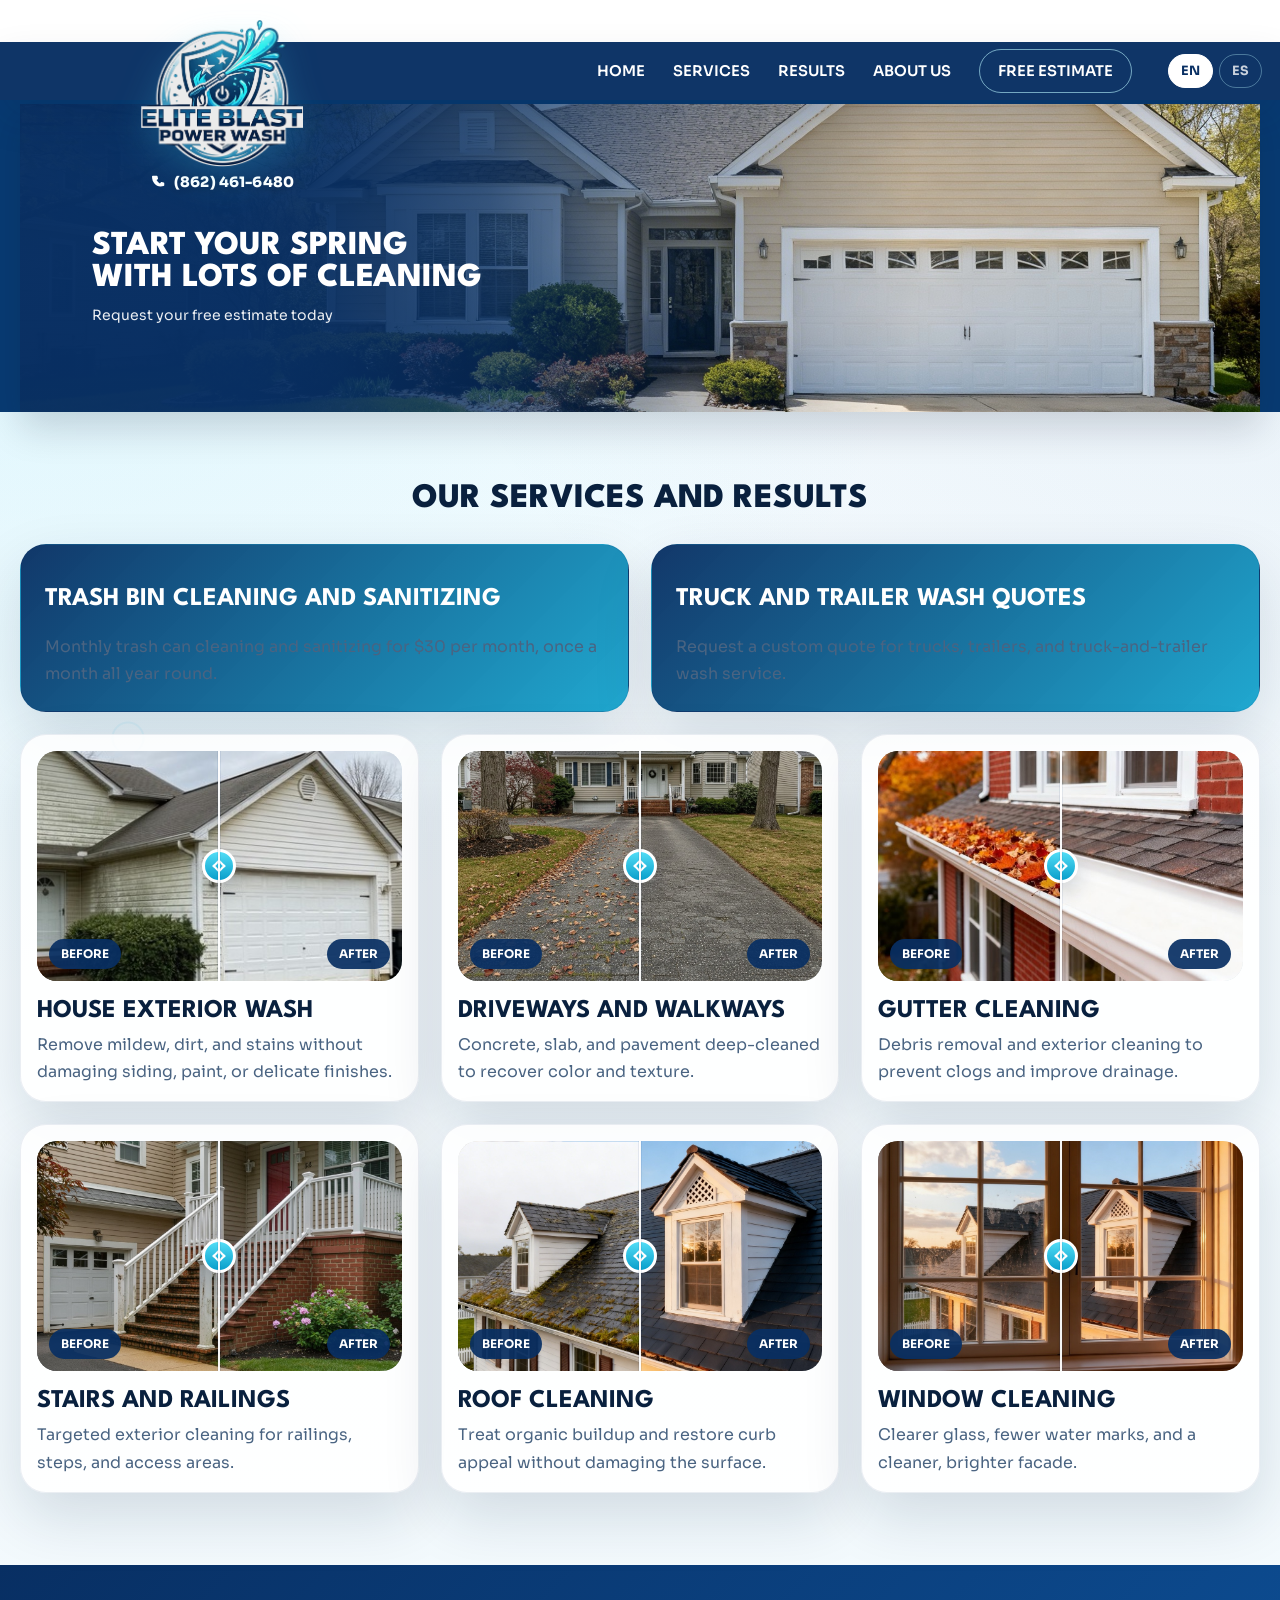
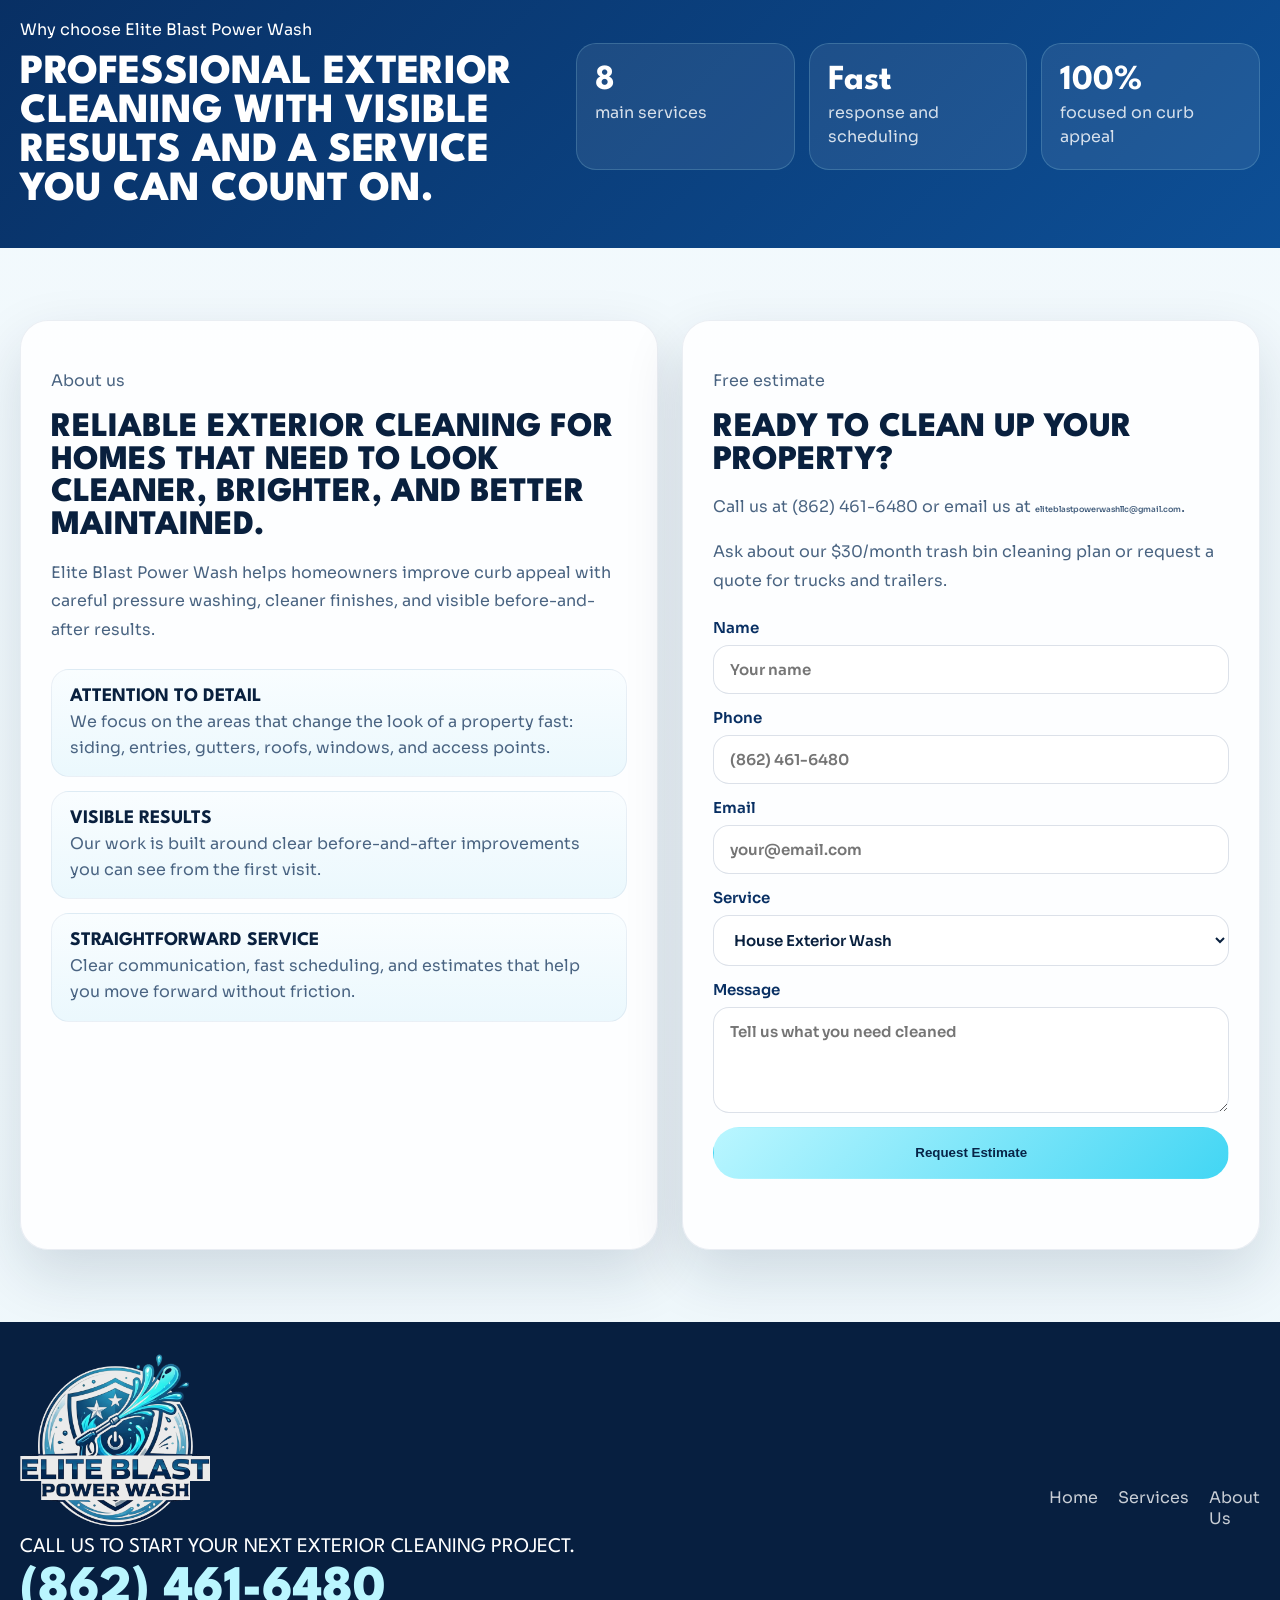
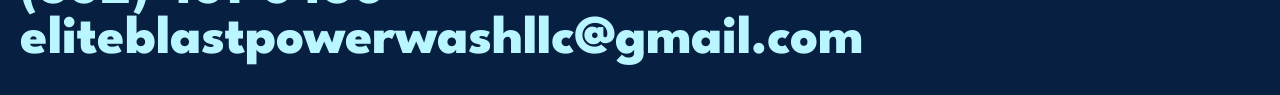
==== index.html @ 67cb9d11 "Bust cached assets for language and layout fixes" ====
<!DOCTYPE html>
<html lang="en">
  <head>
    <meta charset="UTF-8" />
    <meta name="viewport" content="width=device-width, initial-scale=1.0" />
    <title>Elite Blast Power Wash</title>
    <meta
      name="description"
      content="Professional exterior cleaning for homes, driveways, gutters, roofs, windows, and more."
    />
    <link rel="preconnect" href="https://fonts.googleapis.com" />
    <link rel="preconnect" href="https://fonts.gstatic.com" crossorigin />
    <link
      href="https://fonts.googleapis.com/css2?family=League+Spartan:wght@400;500;700;800&family=Sora:wght@400;500;600;700&display=swap"
      rel="stylesheet"
    />
    <link rel="stylesheet" href="styles.css?v=20260312-3" />
    <script>
      window.dataLayer = window.dataLayer || [];
    </script>
  </head>
  <body>
    <!-- Hostinger deploy trigger -->
    <div class="page-shell">
      <header class="site-header">
        <div class="header-top-strip" aria-hidden="true"></div>
        <div class="container nav-wrap">
          <a class="brand" href="#inicio" aria-label="Elite Blast Power Wash">
            <img class="brand-logo" src="assets/logo-elite-blast.png" alt="Elite Blast Power Wash" />
            <span class="brand-phone">
              <svg viewBox="0 0 24 24" aria-hidden="true" class="brand-phone-icon">
                <path
                  d="M7.2 2.6h3.1c.5 0 .9.3 1 .8l.7 3.2c.1.4 0 .9-.4 1.1L9.8 9.1a14.3 14.3 0 0 0 5.1 5.1l1.4-1.8c.3-.4.7-.5 1.1-.4l3.2.7c.5.1.8.5.8 1v3.1c0 .6-.5 1.1-1.1 1.1C10.5 21 3 13.5 3 3.7c0-.6.5-1.1 1.1-1.1h3.1Z"
                  fill="currentColor"
                />
              </svg>
              <span class="phone-number" data-phone-display data-phone-en="(862) 461-6480" data-phone-es="(201) 589-7668">(862) 461-6480</span>
            </span>
          </a>

          <button class="menu-toggle" type="button" aria-expanded="false" aria-label="Open menu">
            <span></span>
            <span></span>
            <span></span>
          </button>

          <nav class="site-nav">
            <a href="#inicio" data-i18n="nav.home">Home</a>
            <a href="#servicios" data-i18n="nav.services">Services</a>
            <a href="#resultados" data-i18n="nav.results">Results</a>
            <a href="#nosotros" data-i18n="nav.about">About Us</a>
            <a href="#contacto" class="nav-cta" data-i18n="nav.cta">Free Estimate</a>
          </nav>
          <div class="language-switcher" aria-label="Language switcher">
            <button type="button" class="lang-button is-active" data-lang="en">EN</button>
            <button type="button" class="lang-button" data-lang="es">ES</button>
          </div>
        </div>
      </header>

      <main>
        <section class="hero" id="inicio">
          <div class="container hero-stage" data-reveal>
            <img src="assets/hero-house.jpeg" alt="Clean suburban house exterior" class="hero-photo" />
            <div class="hero-copy">
              <h1 data-i18n-html="hero.title">Start your spring<br />with lots of cleaning</h1>
              <p class="hero-subtitle" data-i18n="hero.subtitle">Request your free estimate today</p>
            </div>
          </div>
        </section>

        <section class="services" id="servicios">
          <div class="container">
            <div class="section-heading" data-reveal>
              <h2 data-i18n="services.title">Our services and results</h2>
            </div>

            <div class="service-featured-grid">
              <article class="service-card service-card-featured" data-reveal>
                <h3 data-i18n="cards.bin.title">Trash Bin Cleaning and Sanitizing</h3>
                <p data-i18n="cards.bin.copy">Monthly trash can cleaning and sanitizing for $30 per month, once a month all year round.</p>
              </article>

              <article class="service-card service-card-featured" data-reveal>
                <h3 data-i18n="cards.truck.title">Truck and Trailer Wash Quotes</h3>
                <p data-i18n="cards.truck.copy">Request a custom quote for trucks, trailers, and truck-and-trailer wash service.</p>
              </article>
            </div>

            <div class="service-grid" id="resultados">
              <article class="service-card" data-reveal>
                <div class="comparison comparison-real" data-before-after style="--split: 50%;">
                  <img
                    src="assets/house-before.jpeg"
                    alt="Antes del lavado exterior de la casa"
                    class="comparison-image comparison-image-base"
                  />
                  <div class="comparison-overlay">
                    <img
                      src="assets/house-after.jpeg"
                      alt="Después del lavado exterior de la casa"
                      class="comparison-image"
                    />
                  </div>
                  <span class="tag tag-left" data-i18n="compare.before">Before</span>
                  <span class="tag tag-right" data-i18n="compare.after">After</span>
                  <div class="split-handle"></div>
                  <input
                    class="comparison-range"
                    type="range"
                    min="0"
                    max="100"
                    value="50"
                    aria-label="Compare before and after"
                  />
                </div>
                <h3 data-i18n="cards.house.title">House Exterior Wash</h3>
                <p data-i18n="cards.house.copy">Remove mildew, dirt, and stains without damaging siding, paint, or delicate finishes.</p>
              </article>

              <article class="service-card" data-reveal>
                <div class="comparison comparison-real" data-before-after style="--split: 50%;">
                  <img
                    src="assets/entrada-after.jpeg"
                    alt="Comparativa antes y después de limpieza de driveway"
                    class="comparison-image comparison-image-base"
                  />
                  <div class="comparison-overlay">
                    <img
                      src="assets/entrada-before.jpeg"
                      alt="Comparativa antes y después de limpieza de driveway"
                      class="comparison-image"
                    />
                  </div>
                  <span class="tag tag-left" data-i18n="compare.before">Before</span>
                  <span class="tag tag-right" data-i18n="compare.after">After</span>
                  <div class="split-handle"></div>
                  <input
                    class="comparison-range"
                    type="range"
                    min="0"
                    max="100"
                    value="50"
                    aria-label="Compare before and after"
                  />
                </div>
                <h3 data-i18n="cards.driveway.title">Driveways and Walkways</h3>
                <p data-i18n="cards.driveway.copy">Concrete, slab, and pavement deep-cleaned to recover color and texture.</p>
              </article>

              <article class="service-card" data-reveal>
                <div class="comparison comparison-real" data-before-after style="--split: 50%;">
                  <img
                    src="assets/canalon-after.jpeg"
                    alt="Comparativa antes y después de limpieza de canalones"
                    class="comparison-image comparison-image-base"
                  />
                  <div class="comparison-overlay">
                    <img
                      src="assets/canalon-before.jpeg"
                      alt="Comparativa antes y después de limpieza de canalones"
                      class="comparison-image"
                    />
                  </div>
                  <span class="tag tag-left" data-i18n="compare.before">Before</span>
                  <span class="tag tag-right" data-i18n="compare.after">After</span>
                  <div class="split-handle"></div>
                  <input
                    class="comparison-range"
                    type="range"
                    min="0"
                    max="100"
                    value="50"
                    aria-label="Compare before and after"
                  />
                </div>
                <h3 data-i18n="cards.gutter.title">Gutter Cleaning</h3>
                <p data-i18n="cards.gutter.copy">Debris removal and exterior cleaning to prevent clogs and improve drainage.</p>
              </article>

              <article class="service-card" data-reveal>
                <div class="comparison comparison-real" data-before-after style="--split: 50%;">
                  <img
                    src="assets/escaleras-after.jpeg"
                    alt="Comparativa antes y después en escaleras y railings"
                    class="comparison-image comparison-image-base"
                  />
                  <div class="comparison-overlay">
                    <img
                      src="assets/escaleras-before.jpeg"
                      alt="Comparativa antes y después en escaleras y railings"
                      class="comparison-image"
                    />
                  </div>
                  <span class="tag tag-left" data-i18n="compare.before">Before</span>
                  <span class="tag tag-right" data-i18n="compare.after">After</span>
                  <div class="split-handle"></div>
                  <input
                    class="comparison-range"
                    type="range"
                    min="0"
                    max="100"
                    value="50"
                    aria-label="Compare before and after"
                  />
                </div>
                <h3 data-i18n="cards.stairs.title">Stairs and Railings</h3>
                <p data-i18n="cards.stairs.copy">Targeted exterior cleaning for railings, steps, and access areas.</p>
              </article>

              <article class="service-card" data-reveal>
                <div class="comparison comparison-real" data-before-after style="--split: 50%;">
                  <img
                    src="assets/tejado-after.jpeg"
                    alt="Comparativa antes y después de limpieza de techo"
                    class="comparison-image comparison-image-base"
                  />
                  <div class="comparison-overlay">
                    <img
                      src="assets/tejado-before.jpeg"
                      alt="Comparativa antes y después de limpieza de techo"
                      class="comparison-image"
                    />
                  </div>
                  <span class="tag tag-left" data-i18n="compare.before">Before</span>
                  <span class="tag tag-right" data-i18n="compare.after">After</span>
                  <div class="split-handle"></div>
                  <input
                    class="comparison-range"
                    type="range"
                    min="0"
                    max="100"
                    value="50"
                    aria-label="Compare before and after"
                  />
                </div>
                <h3 data-i18n="cards.roof.title">Roof Cleaning</h3>
                <p data-i18n="cards.roof.copy">Treat organic buildup and restore curb appeal without damaging the surface.</p>
              </article>

              <article class="service-card" data-reveal>
                <div class="comparison comparison-real" data-before-after style="--split: 50%;">
                  <img
                    src="assets/ventana-after.jpeg"
                    alt="Comparativa antes y después de limpieza de ventanas"
                    class="comparison-image comparison-image-base"
                  />
                  <div class="comparison-overlay">
                    <img
                      src="assets/ventana-before.jpeg"
                      alt="Comparativa antes y después de limpieza de ventanas"
                      class="comparison-image"
                    />
                  </div>
                  <span class="tag tag-left" data-i18n="compare.before">Before</span>
                  <span class="tag tag-right" data-i18n="compare.after">After</span>
                  <div class="split-handle"></div>
                  <input
                    class="comparison-range"
                    type="range"
                    min="0"
                    max="100"
                    value="50"
                    aria-label="Compare before and after"
                  />
                </div>
                <h3 data-i18n="cards.window.title">Window Cleaning</h3>
                <p data-i18n="cards.window.copy">Clearer glass, fewer water marks, and a cleaner, brighter facade.</p>
              </article>

            </div>
          </div>
        </section>

        <section class="trust-band">
          <div class="container trust-grid" data-reveal>
            <div>
              <p class="eyebrow" data-i18n="trust.eyebrow">Why choose Elite Blast Power Wash</p>
              <h2 data-i18n="trust.title">Professional exterior cleaning with visible results and a service you can count on.</h2>
            </div>
            <div class="trust-metrics">
              <div>
                <strong>8</strong>
                <span data-i18n="trust.metric1">main services</span>
              </div>
              <div>
                <strong data-i18n="trust.metric2Value">Fast</strong>
                <span data-i18n="trust.metric2">response and scheduling</span>
              </div>
              <div>
                <strong>100%</strong>
                <span data-i18n="trust.metric3">focused on curb appeal</span>
              </div>
            </div>
          </div>
        </section>

        <section class="about-contact" id="nosotros">
          <div class="container about-contact-grid">
            <div class="about-panel" data-reveal>
              <p class="eyebrow" data-i18n="about.eyebrow">About us</p>
              <h2 data-i18n="about.title">Elite Blast Power Wash presents itself as a clean, technical, and reliable brand.</h2>
              <p>
                <span data-i18n="about.copy">This direction takes the strongest elements from your references: deep blue, aqua accents, before-and-after focus, direct messaging, and a premium-clean feel.</span>
              </p>
              <div class="feature-list">
                <div>
                  <strong data-i18n="about.feature1.title">Recognizable branding</strong>
                  <span data-i18n="about.feature1.copy">The real logo is now integrated into the main conversion points.</span>
                </div>
                <div>
                  <strong data-i18n="about.feature2.title">Clear services</strong>
                  <span data-i18n="about.feature2.copy">Eight main service categories stay visible without overloading the home page.</span>
                </div>
                <div>
                  <strong data-i18n="about.feature3.title">Direct conversion</strong>
                  <span data-i18n="about.feature3.copy">Buttons, phone, and form are aligned with the commercial goal.</span>
                </div>
              </div>
            </div>

            <section class="contact-panel" id="contacto" data-reveal>
              <p class="eyebrow" data-i18n="contact.eyebrow">Free estimate</p>
              <h2 data-i18n="contact.title">Ready for a production-ready version?</h2>
              <p><span data-i18n="contact.copy">Call us at</span> <a href="tel:+18624616480" data-phone-link data-phone-href-en="tel:+18624616480" data-phone-href-es="tel:+12015897668"><span data-phone-display data-phone-en="(862) 461-6480" data-phone-es="(201) 589-7668">(862) 461-6480</span></a> <span data-i18n="contact.copy2">or email us at</span> <a class="contact-email" href="mailto:eliteblastpowerwashllc@gmail.com">eliteblastpowerwashllc@gmail.com</a>.</p>
              <p data-i18n="contact.copy3">Ask about our $30/month trash bin cleaning plan or request a quote for trucks and trailers.</p>

              <form class="contact-form" action="contact.php" method="post" novalidate>
                <label>
                  <span data-i18n="form.name">Name</span>
                  <input type="text" name="name" placeholder="Your name" data-i18n-placeholder="form.namePlaceholder" required />
                </label>
                <label>
                  <span data-i18n="form.phone">Phone</span>
                  <input type="tel" name="phone" placeholder="(862) 461-6480" data-i18n-placeholder="form.phonePlaceholder" required />
                </label>
                <label>
                  <span data-i18n="form.email">Email</span>
                  <input type="email" name="email" placeholder="your@email.com" data-i18n-placeholder="form.emailPlaceholder" required />
                </label>
                <label>
                  <span data-i18n="form.service">Service</span>
                  <select name="service" required>
                    <option data-i18n="cards.house.title">House Exterior Wash</option>
                    <option data-i18n="cards.driveway.title">Driveways and Walkways</option>
                    <option data-i18n="cards.gutter.title">Gutter Cleaning</option>
                    <option data-i18n="cards.stairs.title">Stairs and Railings</option>
                    <option data-i18n="cards.roof.title">Roof Cleaning</option>
                    <option data-i18n="cards.window.title">Window Cleaning</option>
                    <option data-i18n="cards.bin.title">Trash Bin Cleaning and Sanitizing</option>
                    <option data-i18n="cards.truck.title">Truck and Trailer Wash Quotes</option>
                  </select>
                </label>
                <label>
                  <span data-i18n="form.message">Message</span>
                  <textarea name="message" rows="4" placeholder="Tell us what you need cleaned" data-i18n-placeholder="form.messagePlaceholder" required></textarea>
                </label>
                <input type="text" name="company" tabindex="-1" autocomplete="off" class="contact-honeypot" aria-hidden="true" />
                <div class="turnstile-wrap" hidden>
                  <div class="cf-turnstile"></div>
                </div>
                <button type="submit" class="button button-primary" data-i18n="form.submit">Request Estimate</button>
                <p class="form-status" aria-live="polite"></p>
              </form>
            </section>
          </div>
        </section>
      </main>

      <footer class="site-footer">
        <div class="container footer-wrap">
          <div>
            <img src="assets/logo-elite-blast.png" alt="Elite Blast Power Wash" class="footer-logo" />
            <p class="footer-cta" data-i18n="footer.cta">Call us to start your next exterior cleaning project.</p>
            <a class="footer-phone" href="tel:+18624616480" data-phone-link data-phone-href-en="tel:+18624616480" data-phone-href-es="tel:+12015897668"><span data-phone-display data-phone-en="(862) 461-6480" data-phone-es="(201) 589-7668">(862) 461-6480</span></a>
            <a class="footer-phone" href="mailto:eliteblastpowerwashllc@gmail.com">eliteblastpowerwashllc@gmail.com</a>
          </div>
          <div class="footer-links">
            <a href="#inicio" data-i18n="nav.home">Home</a>
            <a href="#servicios" data-i18n="nav.services">Services</a>
            <a href="#nosotros" data-i18n="nav.about">About Us</a>
          </div>
        </div>
      </footer>
    </div>

    <script src="script.js?v=20260312-3"></script>
  </body>
</html>
---- styles.css ----
:root {
  --bg: #eef7fb;
  --surface: #ffffff;
  --surface-strong: #082f63;
  --surface-soft: #dff8ff;
  --text: #09203e;
  --muted: #4a6482;
  --line: rgba(8, 47, 99, 0.12);
  --primary: #0d4f96;
  --primary-strong: #082f63;
  --accent: #42d6f4;
  --accent-soft: #baf6ff;
  --shadow: 0 24px 60px rgba(9, 32, 62, 0.14);
}

* {
  box-sizing: border-box;
}

html {
  scroll-behavior: smooth;
}

body {
  margin: 0;
  font-family: "Sora", sans-serif;
  color: var(--text);
  background:
    radial-gradient(circle at top left, rgba(66, 214, 244, 0.18), transparent 28%),
    radial-gradient(circle at top right, rgba(13, 79, 150, 0.08), transparent 26%),
    linear-gradient(180deg, #f7fcff 0%, var(--bg) 100%);
}

body::before,
body::after {
  content: "";
  position: fixed;
  inset: auto auto 12% 3%;
  width: 180px;
  height: 180px;
  pointer-events: none;
  opacity: 0.18;
  background:
    radial-gradient(circle at 25% 20%, transparent 0 10px, rgba(66, 214, 244, 0.5) 11px 12px, transparent 13px),
    radial-gradient(circle at 60% 35%, transparent 0 8px, rgba(66, 214, 244, 0.55) 9px 10px, transparent 11px),
    radial-gradient(circle at 50% 70%, transparent 0 14px, rgba(66, 214, 244, 0.45) 15px 16px, transparent 17px),
    radial-gradient(circle at 75% 85%, transparent 0 10px, rgba(66, 214, 244, 0.45) 11px 12px, transparent 13px);
}

body::after {
  inset: 12% 3% auto auto;
}

a {
  color: inherit;
  text-decoration: none;
}

img,
svg {
  display: block;
  max-width: 100%;
}

.container {
  width: min(1240px, calc(100% - 32px));
  margin: 0 auto;
}

.page-shell {
  overflow: clip;
}

.site-header {
  position: sticky;
  top: 0;
  z-index: 20;
  background: #ffffff;
  overflow: visible;
  border-bottom: 0;
}

.site-header .nav-wrap {
  width: 100%;
  margin: 0;
}

.header-top-strip {
  height: 42px;
  background: #ffffff;
}

.nav-wrap {
  position: relative;
  display: flex;
  align-items: center;
  justify-content: space-between;
  gap: 24px;
  min-height: 58px;
  padding-left: 0;
  padding-right: 18px;
  background: rgba(8, 47, 99, 0.97);
  box-shadow: 0 18px 40px rgba(9, 32, 62, 0.12);
}

.brand {
  position: absolute;
  left: 136px;
  top: -24px;
  z-index: 2;
  display: flex;
  flex-direction: column;
  align-items: center;
  width: 172px;
  text-align: center;
}

.brand-logo {
  width: 162px;
  max-width: 162px;
  filter: drop-shadow(0 12px 18px rgba(66, 214, 244, 0.2));
}

.brand-phone {
  display: inline-flex;
  align-items: center;
  justify-content: center;
  gap: 8px;
  margin-top: 6px;
  font-size: 0.9rem;
  font-weight: 800;
  letter-spacing: 0.01em;
  color: #ffffff;
  text-shadow: 0 2px 8px rgba(3, 22, 45, 0.35);
}

.brand-phone-icon {
  width: 16px;
  height: 16px;
  flex: 0 0 16px;
}

.site-nav {
  display: flex;
  align-items: center;
  gap: 28px;
  color: #fff;
  font-size: 0.92rem;
  font-weight: 600;
  text-transform: uppercase;
  margin-left: auto;
}

.site-nav a {
  position: relative;
}

.site-nav a::after {
  content: "";
  position: absolute;
  left: 0;
  bottom: -6px;
  width: 100%;
  height: 2px;
  background: var(--accent);
  transform: scaleX(0);
  transform-origin: left;
  transition: transform 0.24s ease;
}

.site-nav a:hover::after,
.site-nav a:focus-visible::after {
  transform: scaleX(1);
}

.nav-cta {
  padding: 12px 18px;
  border: 1px solid rgba(186, 246, 255, 0.6);
  border-radius: 999px;
}

.nav-cta::after {
  display: none;
}

.language-switcher {
  display: flex;
  align-items: center;
  gap: 6px;
  margin-left: 12px;
}

.lang-button {
  min-width: 42px;
  height: 34px;
  padding: 0 12px;
  border-radius: 999px;
  border: 1px solid rgba(186, 246, 255, 0.35);
  background: transparent;
  color: rgba(255, 255, 255, 0.78);
  font: inherit;
  font-size: 0.8rem;
  font-weight: 700;
  cursor: pointer;
}

.lang-button.is-active {
  background: #ffffff;
  color: #082f63;
  border-color: #ffffff;
}

.menu-toggle {
  display: none;
  border: 0;
  background: transparent;
  padding: 0;
}

.menu-toggle span {
  display: block;
  width: 28px;
  height: 3px;
  margin: 5px 0;
  border-radius: 999px;
  background: #fff;
}

.hero {
  position: relative;
  padding: 4px 0 0;
  background: #083b73;
  color: #fff;
}

.hero::after {
  display: none;
}

.hero-stage {
  position: relative;
  z-index: 1;
  min-height: 308px;
  overflow: hidden;
  background: #0a3b71;
  box-shadow: 0 16px 36px rgba(2, 18, 38, 0.16);
}

.hero-stage::before {
  content: "";
  position: absolute;
  inset: 0;
  z-index: 1;
  background:
    linear-gradient(90deg, rgba(8, 47, 99, 0.98) 0 18%, rgba(8, 47, 99, 0.93) 26%, rgba(8, 47, 99, 0.76) 38%, rgba(8, 47, 99, 0.3) 54%, rgba(8, 47, 99, 0) 72%);
}

.hero h1,
.section-heading h2,
.trust-band h2,
.about-panel h2,
.contact-panel h2 {
  margin: 0;
  font-family: "League Spartan", sans-serif;
  font-weight: 800;
  line-height: 0.95;
  text-transform: uppercase;
}

.hero h1 {
  max-width: none;
  font-size: clamp(2.1rem, 2.25vw, 2.6rem);
  line-height: 0.94;
  letter-spacing: 0;
}

.hero-copy {
  position: absolute;
  inset: 0 auto 0 0;
  z-index: 2;
  display: flex;
  flex-direction: column;
  justify-content: center;
  width: min(60%, 860px);
  padding: 56px 18px 18px 72px;
}

.hero-subtitle {
  margin: 12px 0 0;
  font-size: 0.88rem;
  color: rgba(255, 255, 255, 0.92);
}

.button {
  display: inline-flex;
  align-items: center;
  justify-content: center;
  min-height: 52px;
  padding: 0 22px;
  border-radius: 999px;
  border: 1px solid transparent;
  font-weight: 700;
  transition: transform 0.24s ease, border-color 0.24s ease, background-color 0.24s ease;
}

.button:hover,
.button:focus-visible {
  transform: translateY(-2px);
}

.button-primary {
  color: #072447;
  background: linear-gradient(135deg, var(--accent-soft), var(--accent));
}

.button-secondary {
  color: #fff;
  border-color: rgba(255, 255, 255, 0.34);
  background: rgba(255, 255, 255, 0.08);
}

.hero-photo {
  width: 100%;
  height: 308px;
  object-fit: cover;
  object-position: 74% center;
}

.services,
.about-contact {
  padding: 72px 0;
}

.section-heading {
  max-width: 760px;
  margin: 0 auto 28px;
  text-align: center;
}

.section-heading h2,
.trust-band h2,
.about-panel h2,
.contact-panel h2 {
  font-size: clamp(2.15rem, 2.4vw, 2.75rem);
}

.section-heading h2 {
  margin-top: 0;
  line-height: 0.92;
}

.service-grid {
  display: grid;
  grid-template-columns: repeat(3, minmax(0, 1fr));
  gap: 22px;
}

.service-featured-grid {
  display: flex;
  flex-wrap: nowrap;
  gap: 22px;
  margin-bottom: 22px;
  align-items: stretch;
}

.service-featured-grid > .service-card-featured {
  flex: 1 1 0;
  min-width: 0;
}

.service-card,
.about-panel,
.contact-panel {
  background: rgba(255, 255, 255, 0.86);
  border: 1px solid rgba(8, 47, 99, 0.08);
  box-shadow: var(--shadow);
}

.service-card {
  padding: 16px;
  border-radius: 26px;
}

.service-card-featured {
  display: grid;
  grid-template-columns: 1fr;
  gap: 14px;
  padding: 24px;
  background: linear-gradient(135deg, rgba(8, 47, 99, 0.96), rgba(9, 159, 203, 0.9));
  color: #fff;
}

.service-card-featured h3,
.service-card-featured p {
  margin: 0;
}

.service-card-featured h3 {
  font-size: 1.85rem;
  color: #fff;
}

.service-card-featured p {
  color: rgba(255, 255, 255, 0.9);
  align-self: end;
}

.service-card h3 {
  margin: 18px 0 8px;
  font-family: "League Spartan", sans-serif;
  font-size: 1.6rem;
  text-transform: uppercase;
}

.service-card p {
  margin: 0;
  color: var(--muted);
  line-height: 1.7;
}

.comparison {
  position: relative;
  min-height: 210px;
  border-radius: 20px;
  overflow: hidden;
  background-color: #d7e3ea;
}

.comparison img {
  width: 100%;
  height: 100%;
  min-height: 210px;
  object-fit: cover;
}

.comparison-real {
  --split: 50%;
  min-height: 230px;
}

.comparison-real::after {
  content: "";
  position: absolute;
  top: 0;
  bottom: 0;
  left: var(--split);
  z-index: 2;
  width: 2px;
  background: rgba(255, 255, 255, 0.95);
  box-shadow: 0 0 0 1px rgba(8, 47, 99, 0.08);
  transform: translateX(-50%);
  pointer-events: none;
}

.comparison-real .comparison-image,
.comparison-real .comparison-image-base {
  position: absolute;
  inset: 0;
  width: 100%;
  height: 100%;
  min-height: 230px;
  object-fit: cover;
}

.comparison-image-base {
  position: relative;
  z-index: 0;
}

.comparison-image-placeholder {
  filter: saturate(0.55) brightness(0.78) contrast(0.92);
  transform: scale(1.02);
}

.comparison-overlay {
  position: absolute;
  inset: 0;
  z-index: 1;
  overflow: hidden;
  clip-path: inset(0 calc(100% - var(--split)) 0 0);
}

.comparison-overlay .comparison-image {
  position: absolute;
  inset: 0;
  width: 100%;
  height: 100%;
}

.comparison-range {
  position: absolute;
  inset: 0;
  z-index: 4;
  width: 100%;
  height: 100%;
  margin: 0;
  cursor: ew-resize;
  opacity: 0;
}

.split-handle {
  position: absolute;
  top: 50%;
  left: var(--split, 50%);
  z-index: 2;
  width: 34px;
  height: 34px;
  border-radius: 50%;
  background: linear-gradient(180deg, #52ddf6, #099fcb);
  border: 3px solid #fff;
  box-shadow: 0 8px 22px rgba(9, 32, 62, 0.2);
  transform: translate(-50%, -50%);
}

.split-handle::before,
.split-handle::after {
  content: "";
  position: absolute;
  top: 50%;
  width: 6px;
  height: 6px;
  border-top: 2px solid #fff;
  border-left: 2px solid #fff;
}

.split-handle::before {
  left: 9px;
  transform: translateY(-50%) rotate(-45deg);
}

.split-handle::after {
  right: 9px;
  transform: translateY(-50%) rotate(135deg);
}

.tag {
  position: absolute;
  bottom: 12px;
  z-index: 2;
  padding: 8px 12px;
  border-radius: 999px;
  background: rgba(8, 47, 99, 0.92);
  color: #fff;
  font-size: 0.74rem;
  font-weight: 700;
  text-transform: uppercase;
}

.tag-left { left: 12px; }
.tag-right { right: 12px; }

.trust-band {
  padding: 38px 0;
  background: linear-gradient(135deg, var(--surface-strong), var(--primary));
  color: #fff;
}

.trust-grid {
  display: grid;
  grid-template-columns: minmax(0, 520px) minmax(0, 1fr);
  gap: 36px;
  align-items: start;
}

.trust-grid > div:first-child {
  max-width: 520px;
}

.trust-band .eyebrow {
  margin-bottom: 14px;
}

.trust-band h2 {
  max-width: 520px;
  font-size: clamp(2.6rem, 3vw, 3.5rem);
  line-height: 0.94;
}

.trust-metrics {
  display: grid;
  grid-template-columns: repeat(3, minmax(120px, 1fr));
  gap: 14px;
  align-self: center;
}

.trust-metrics div {
  padding: 20px 18px;
  border-radius: 20px;
  background: rgba(255, 255, 255, 0.08);
  border: 1px solid rgba(186, 246, 255, 0.18);
}

.trust-metrics strong {
  display: block;
  font-family: "League Spartan", sans-serif;
  font-size: 2.2rem;
}

.trust-metrics span {
  display: block;
  margin-top: 4px;
  color: rgba(255, 255, 255, 0.82);
  line-height: 1.5;
}

.about-contact-grid {
  display: grid;
  grid-template-columns: minmax(0, 1.05fr) minmax(320px, 0.95fr);
  gap: 24px;
}

.about-panel,
.contact-panel {
  padding: 30px;
  border-radius: 28px;
}

.about-panel p,
.contact-panel p {
  line-height: 1.8;
  color: var(--muted);
}

.contact-email {
  font-size: 0.5rem;
  font-weight: 600;
  line-height: 1.35;
  word-break: break-word;
}

.feature-list {
  display: grid;
  gap: 14px;
  margin-top: 24px;
}

.feature-list div {
  padding: 18px 18px 16px;
  border-radius: 18px;
  background: linear-gradient(180deg, #f9fdff, #ebf8fd);
  border: 1px solid rgba(8, 47, 99, 0.06);
}

.feature-list strong {
  display: block;
  margin-bottom: 4px;
  font-family: "League Spartan", sans-serif;
  font-size: 1.2rem;
  text-transform: uppercase;
}

.feature-list span {
  color: var(--muted);
  line-height: 1.6;
}

.contact-form {
  display: grid;
  gap: 14px;
  margin-top: 22px;
}

.contact-form label {
  display: grid;
  gap: 8px;
  font-size: 0.94rem;
  font-weight: 600;
  color: var(--primary-strong);
}

.contact-form input,
.contact-form select,
.contact-form textarea {
  width: 100%;
  border: 1px solid rgba(8, 47, 99, 0.14);
  border-radius: 16px;
  padding: 14px 16px;
  font: inherit;
  color: var(--text);
  background: #fff;
}

.contact-form textarea {
  resize: vertical;
}

.contact-honeypot {
  position: absolute;
  left: -9999px;
  width: 1px;
  height: 1px;
  opacity: 0;
  pointer-events: none;
}

.turnstile-wrap {
  min-height: 66px;
}

.form-status {
  min-height: 1.5rem;
  margin: 2px 0 0;
  font-size: 0.92rem;
  font-weight: 600;
}

.form-status[data-state="success"] {
  color: #0f7a46;
}

.form-status[data-state="error"] {
  color: #b42318;
}

.site-footer {
  padding: 30px 0;
  background: #071f40;
  color: #fff;
}

.footer-wrap {
  display: flex;
  align-items: center;
  justify-content: space-between;
  gap: 24px;
}

.footer-cta {
  margin: 0 0 8px;
  font-family: "League Spartan", sans-serif;
  font-size: 1.3rem;
  text-transform: uppercase;
}

.footer-logo {
  width: 190px;
  margin-bottom: 10px;
}

.footer-phone {
  font-size: clamp(2rem, 5vw, 3.4rem);
  font-family: "League Spartan", sans-serif;
  font-weight: 800;
  color: var(--accent-soft);
}

.footer-links {
  display: flex;
  gap: 20px;
  color: rgba(255, 255, 255, 0.78);
}

[data-reveal] {
  opacity: 0;
  transform: translateY(26px);
  transition: opacity 0.7s ease, transform 0.7s ease;
}

[data-reveal].is-visible {
  opacity: 1;
  transform: translateY(0);
}

@media (max-width: 1024px) {
  .about-contact-grid,
  .trust-grid {
    grid-template-columns: 1fr;
  }

  .service-grid {
    grid-template-columns: repeat(2, minmax(0, 1fr));
  }

  .service-featured-grid {
    display: flex !important;
    flex-wrap: nowrap !important;
  }

  .trust-metrics {
    grid-template-columns: repeat(3, minmax(0, 1fr));
  }

  .hero-copy {
    width: min(52%, 420px);
  }
}

@media (max-width: 780px) {
  .header-top-strip {
    height: 28px;
  }

  .nav-wrap {
    min-height: 64px;
    padding-left: 0;
    padding-right: 16px;
  }

  .brand {
    left: 72px;
    top: -10px;
    width: 132px;
  }

  .brand-logo {
    width: 120px;
    max-width: 120px;
  }

  .brand-phone {
    font-size: 0.7rem;
  }

  .menu-toggle {
    display: block;
  }

  .site-nav {
    position: absolute;
    top: 72px;
    left: 16px;
    right: 16px;
    display: none;
    flex-direction: column;
    align-items: flex-start;
    gap: 16px;
    padding: 20px;
    border-radius: 22px;
    background: rgba(8, 47, 99, 0.98);
    box-shadow: var(--shadow);
  }

  .language-switcher {
    margin-left: auto;
  }

  .site-nav.is-open {
    display: flex;
  }

  .site-nav a::after {
    display: none;
  }

  .service-grid,
  .trust-metrics {
    grid-template-columns: 1fr;
  }

  .service-featured-grid {
    display: flex !important;
    flex-wrap: nowrap !important;
  }

  .hero {
    padding-top: 10px;
  }

  .hero-stage {
    min-height: 310px;
  }

  .hero-stage::before {
    background:
      linear-gradient(180deg, rgba(8, 47, 99, 0.95) 0 8%, rgba(8, 47, 99, 0.86) 28%, rgba(8, 47, 99, 0.35) 58%, rgba(8, 47, 99, 0) 100%);
  }

  .hero-copy {
    width: 100%;
    padding: 74px 22px 22px;
  }

  .hero-photo {
    height: 310px;
    object-position: 68% center;
  }

  .section-heading h2 {
    font-size: clamp(2.2rem, 6vw, 2.8rem);
  }

  .footer-wrap {
    flex-direction: column;
    align-items: flex-start;
  }
}

@media (max-width: 560px) {
  .nav-wrap {
    min-height: 56px;
    padding-left: 0;
  }

  .header-top-strip {
    height: 22px;
  }

  .brand-logo {
    width: 96px;
    max-width: 96px;
  }

  .brand {
    left: 34px;
    top: -2px;
    width: 106px;
  }

  .brand-phone {
    font-size: 0.58rem;
  }

  .hero {
    padding-top: 8px;
  }

  .hero-stage {
    min-height: 0;
  }

  .hero-copy {
    padding: 66px 18px 16px;
  }

  .hero-photo {
    height: 264px;
    object-position: 66% center;
  }

  .hero h1 {
    font-size: clamp(2.75rem, 9vw, 3.45rem);
  }

  .hero-subtitle {
    font-size: 0.92rem;
  }

  .section-heading h2 {
    font-size: clamp(2rem, 8vw, 2.5rem);
  }

  .about-panel,
  .contact-panel,
  .service-card {
    border-radius: 22px;
  }
}
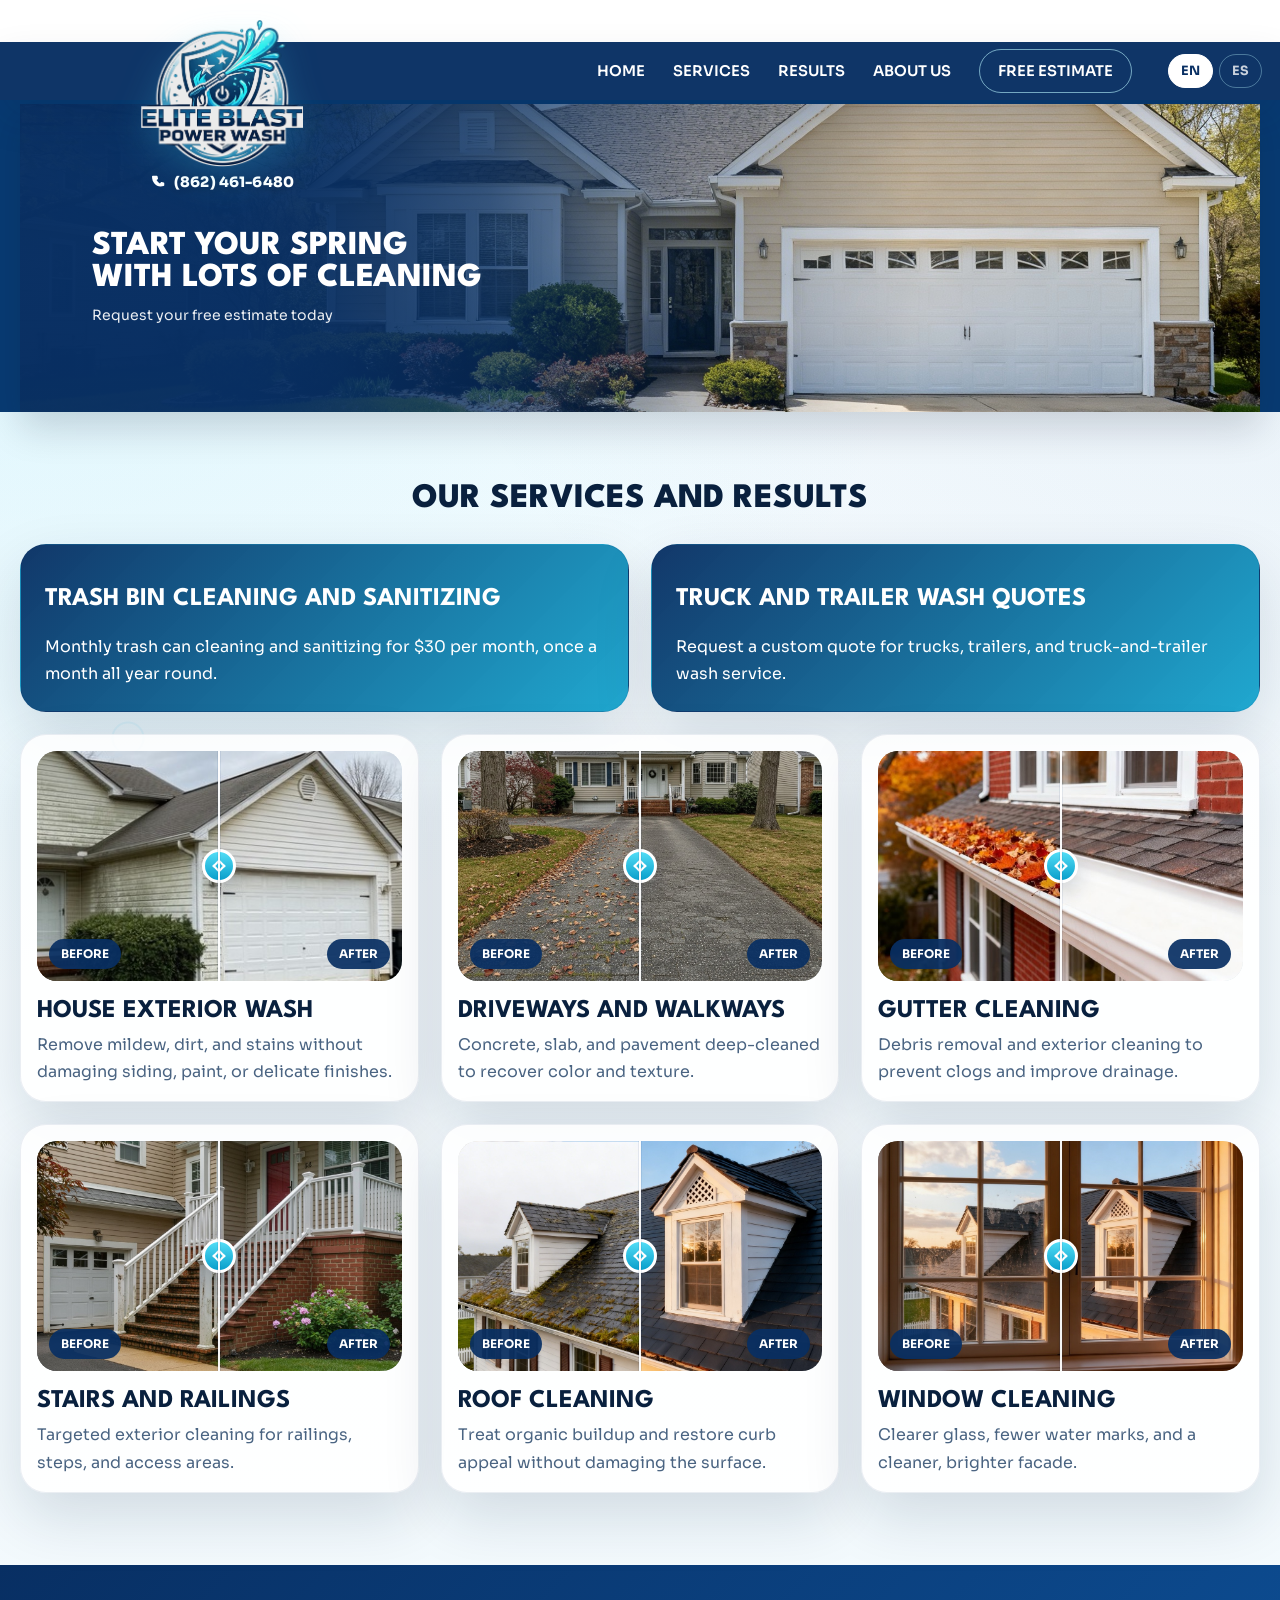
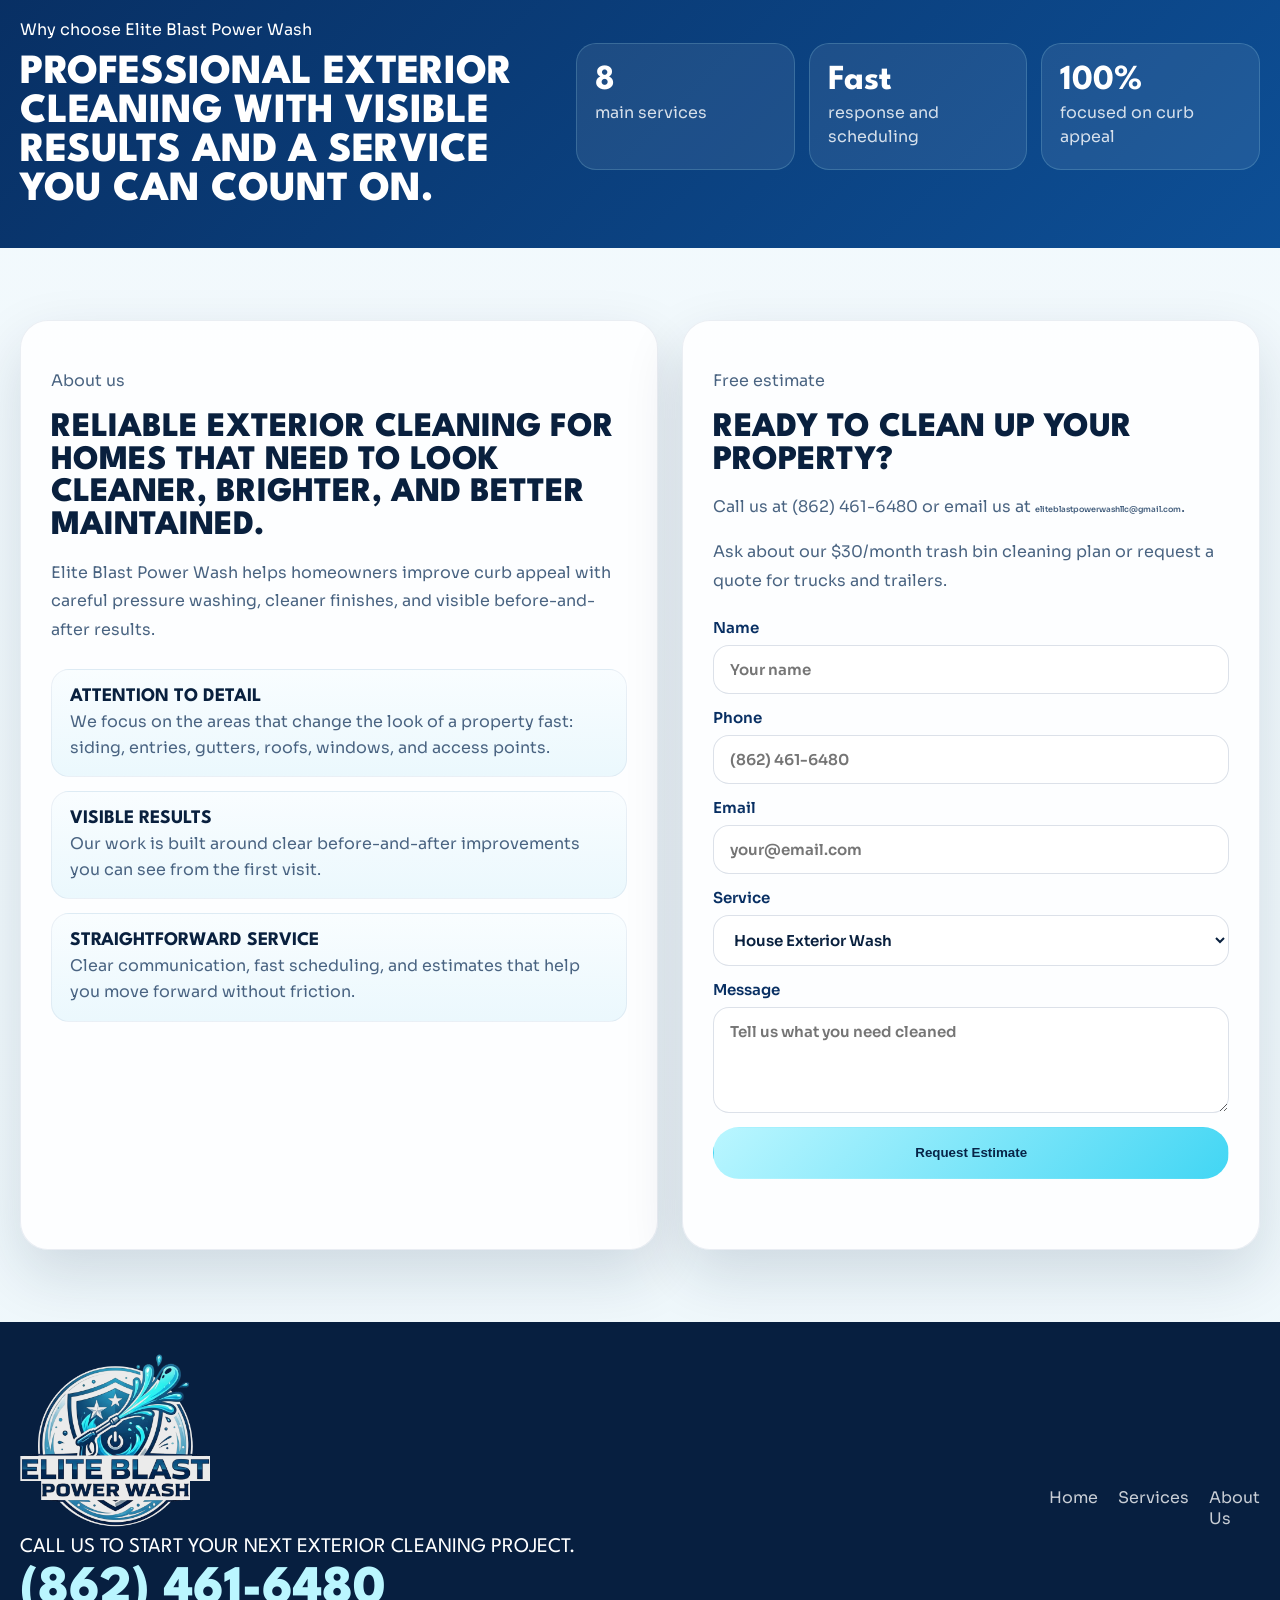
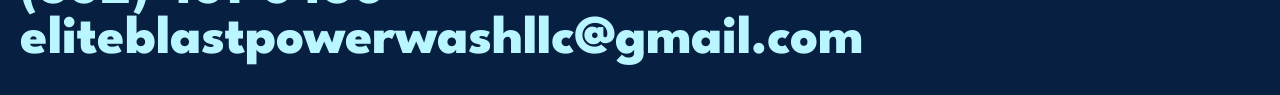
==== commit 9db52253: "Fix featured card body contrast" ====
--- a/index.html
+++ b/index.html
@@ -14,7 +14,7 @@
       href="https://fonts.googleapis.com/css2?family=League+Spartan:wght@400;500;700;800&family=Sora:wght@400;500;600;700&display=swap"
       rel="stylesheet"
     />
-    <link rel="stylesheet" href="styles.css?v=20260312-3" />
+    <link rel="stylesheet" href="styles.css?v=20260312-5" />
     <script>
       window.dataLayer = window.dataLayer || [];
     </script>
--- a/styles.css
+++ b/styles.css
@@ -393,6 +393,7 @@
 .service-card-featured h3,
 .service-card-featured p {
   margin: 0;
+  color: #fff;
 }
 
 .service-card-featured h3 {
@@ -401,7 +402,6 @@
 }
 
 .service-card-featured p {
-  color: rgba(255, 255, 255, 0.9);
   align-self: end;
 }
 
@@ -416,6 +416,11 @@
   margin: 0;
   color: var(--muted);
   line-height: 1.7;
+}
+
+.service-card.service-card-featured h3,
+.service-card.service-card-featured p {
+  color: #fff;
 }
 
 .comparison {
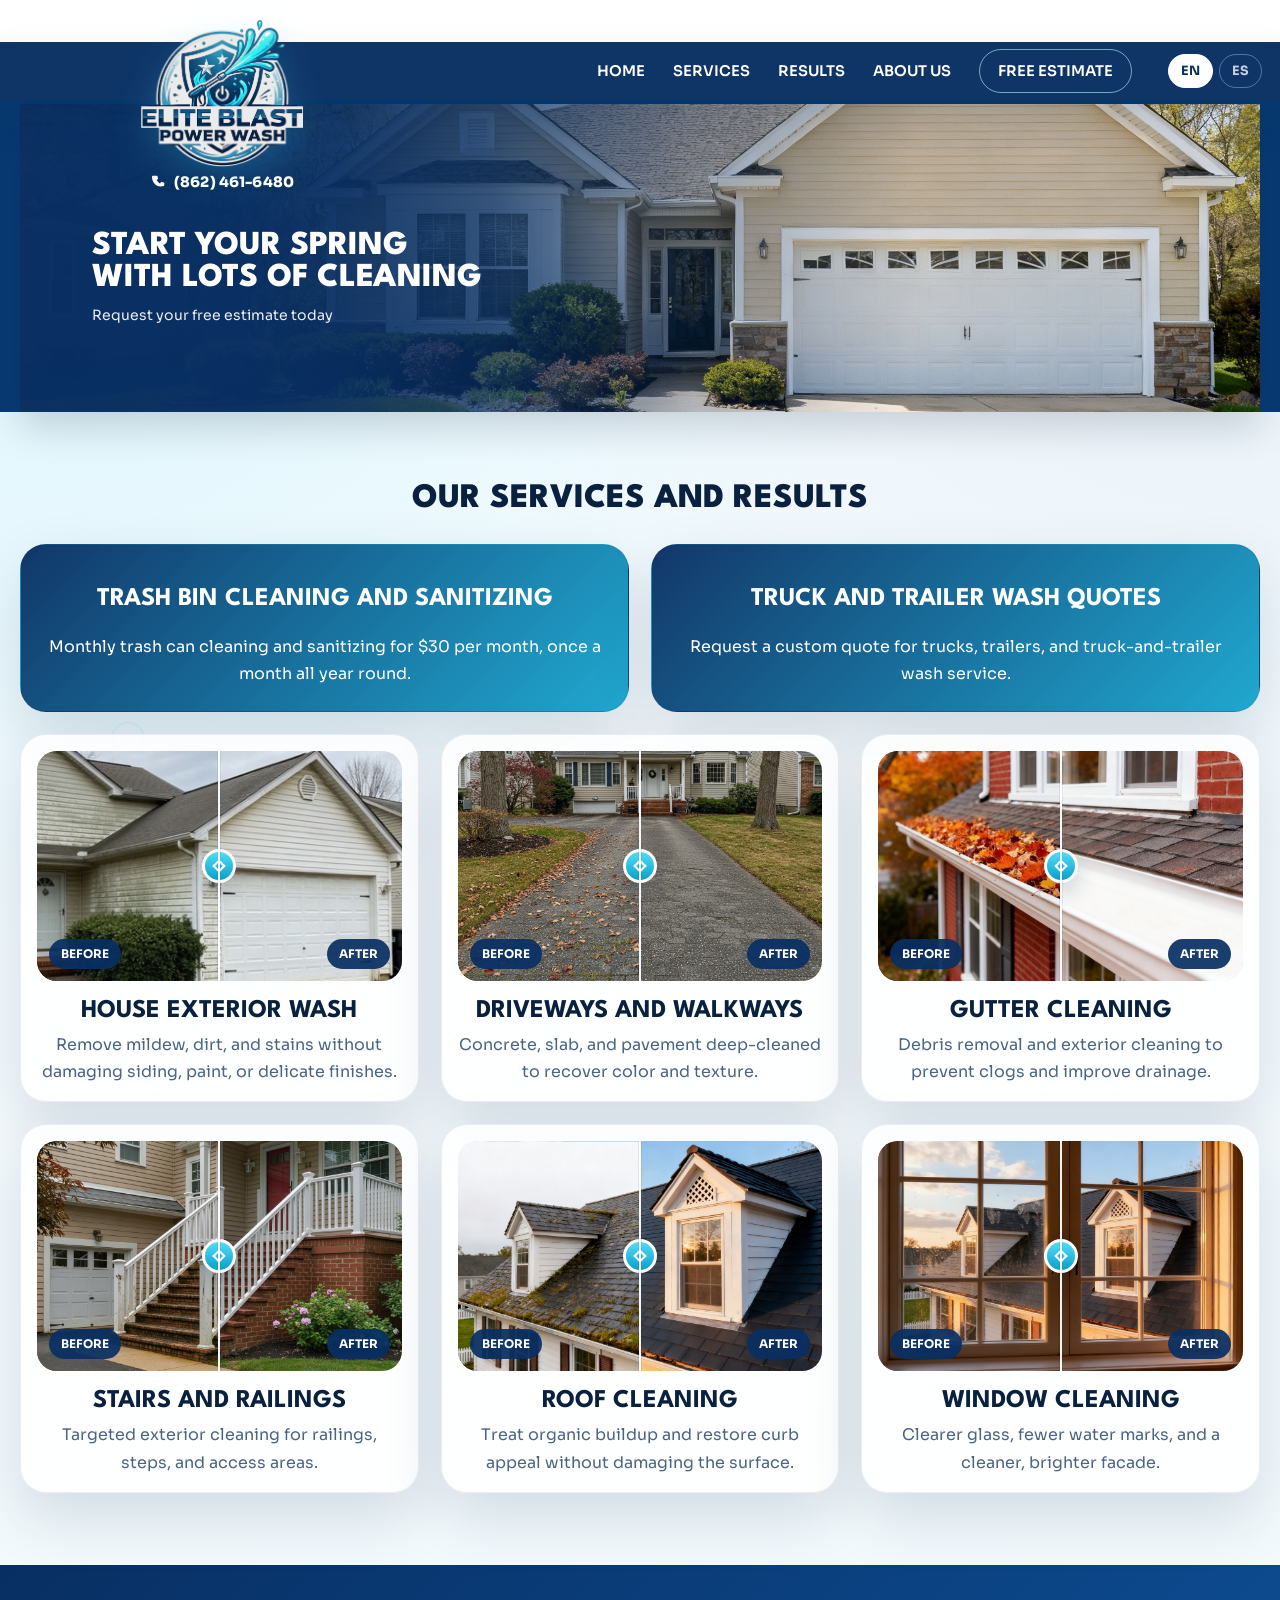
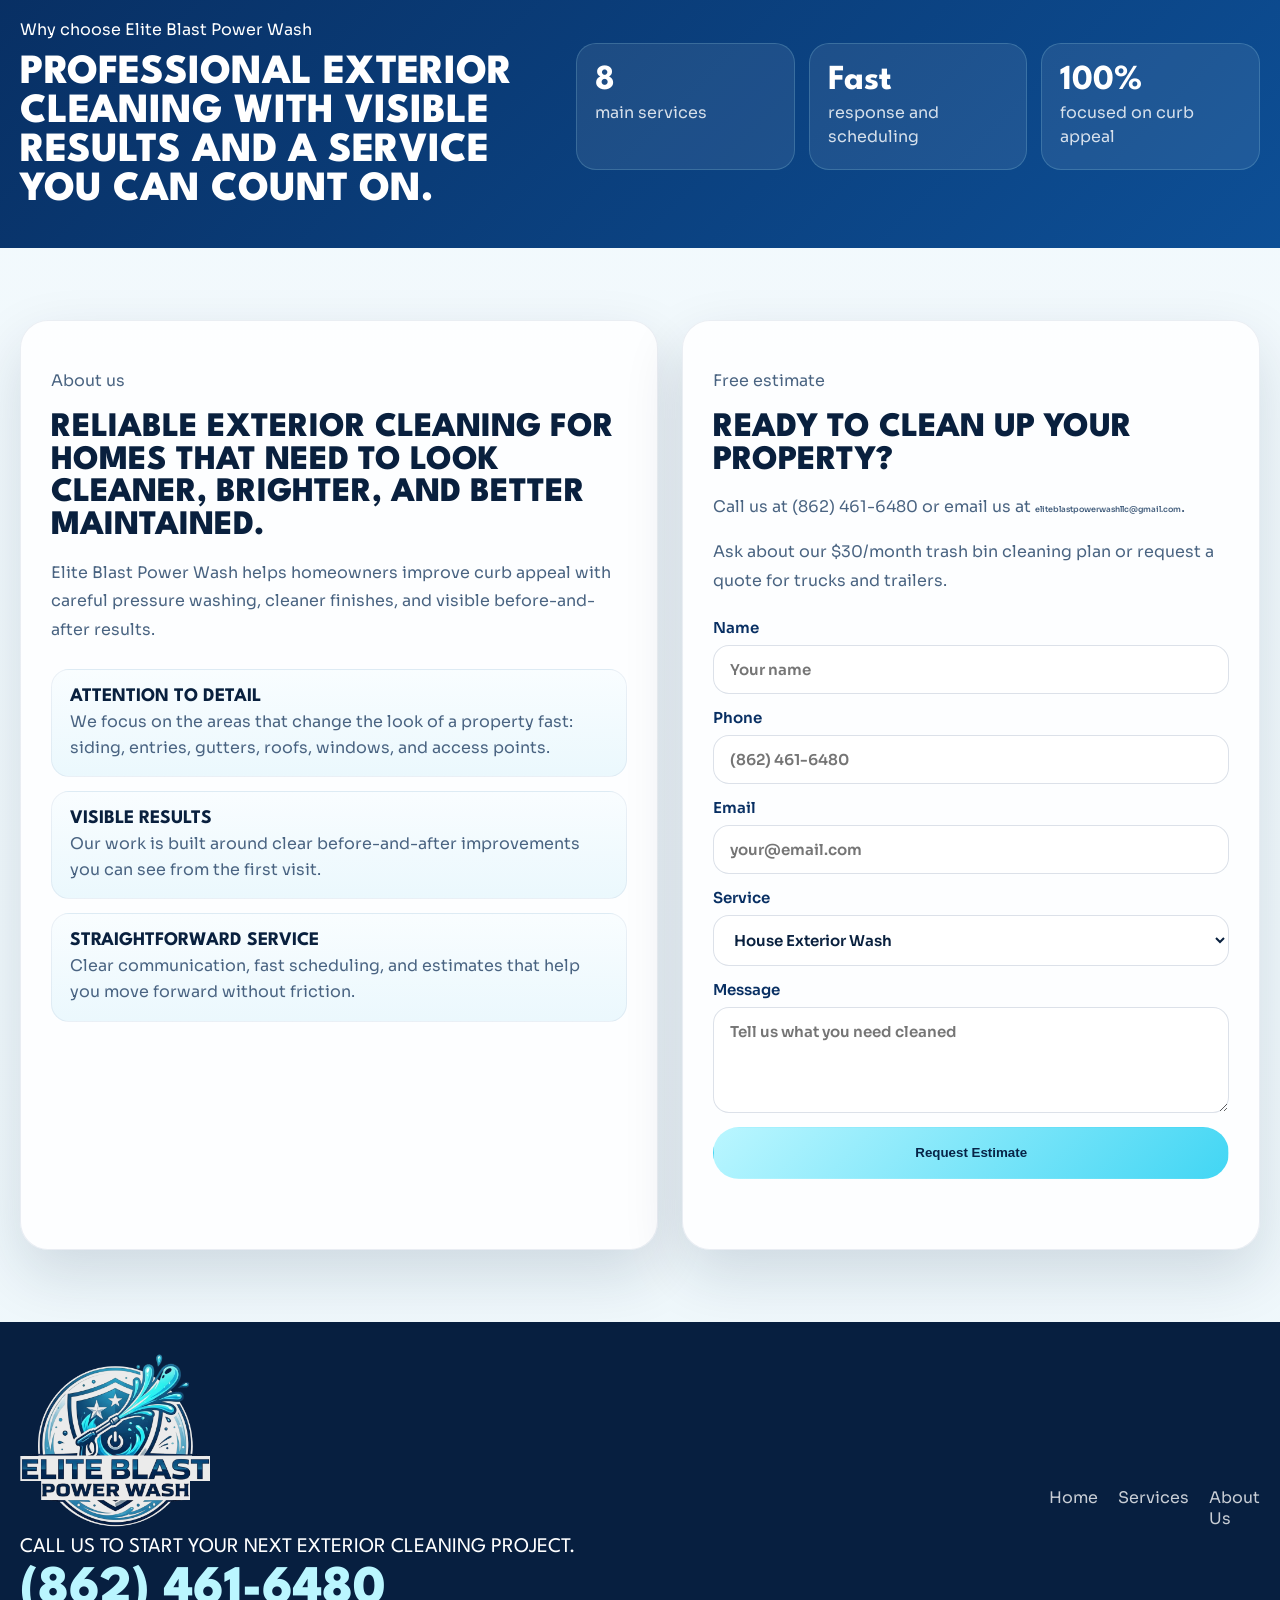
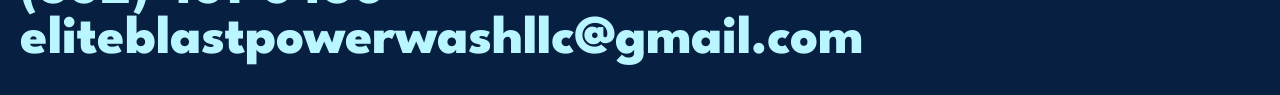
==== commit a0947162: "Center align service card text" ====
--- a/index.html
+++ b/index.html
@@ -14,7 +14,7 @@
       href="https://fonts.googleapis.com/css2?family=League+Spartan:wght@400;500;700;800&family=Sora:wght@400;500;600;700&display=swap"
       rel="stylesheet"
     />
-    <link rel="stylesheet" href="styles.css?v=20260312-5" />
+    <link rel="stylesheet" href="styles.css?v=20260312-6" />
     <script>
       window.dataLayer = window.dataLayer || [];
     </script>
--- a/styles.css
+++ b/styles.css
@@ -379,6 +379,7 @@
 .service-card {
   padding: 16px;
   border-radius: 26px;
+  text-align: center;
 }
 
 .service-card-featured {
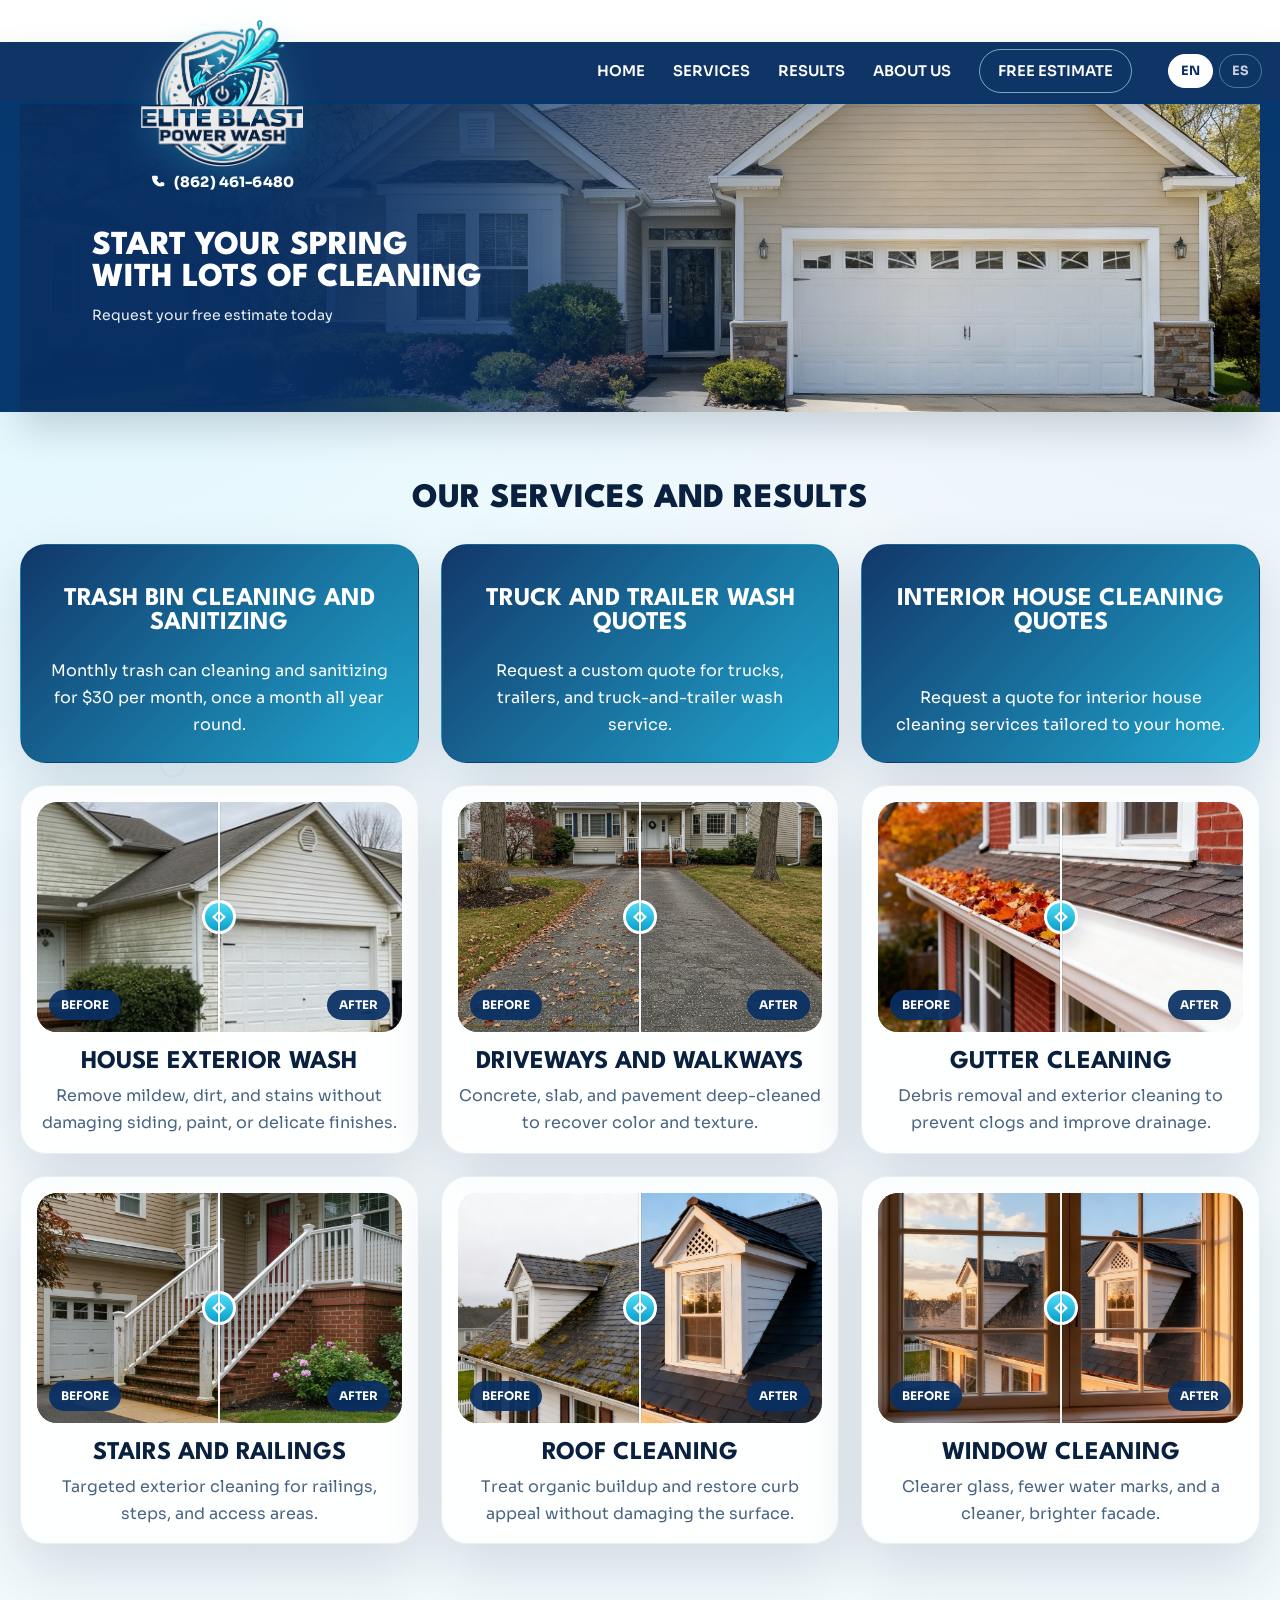
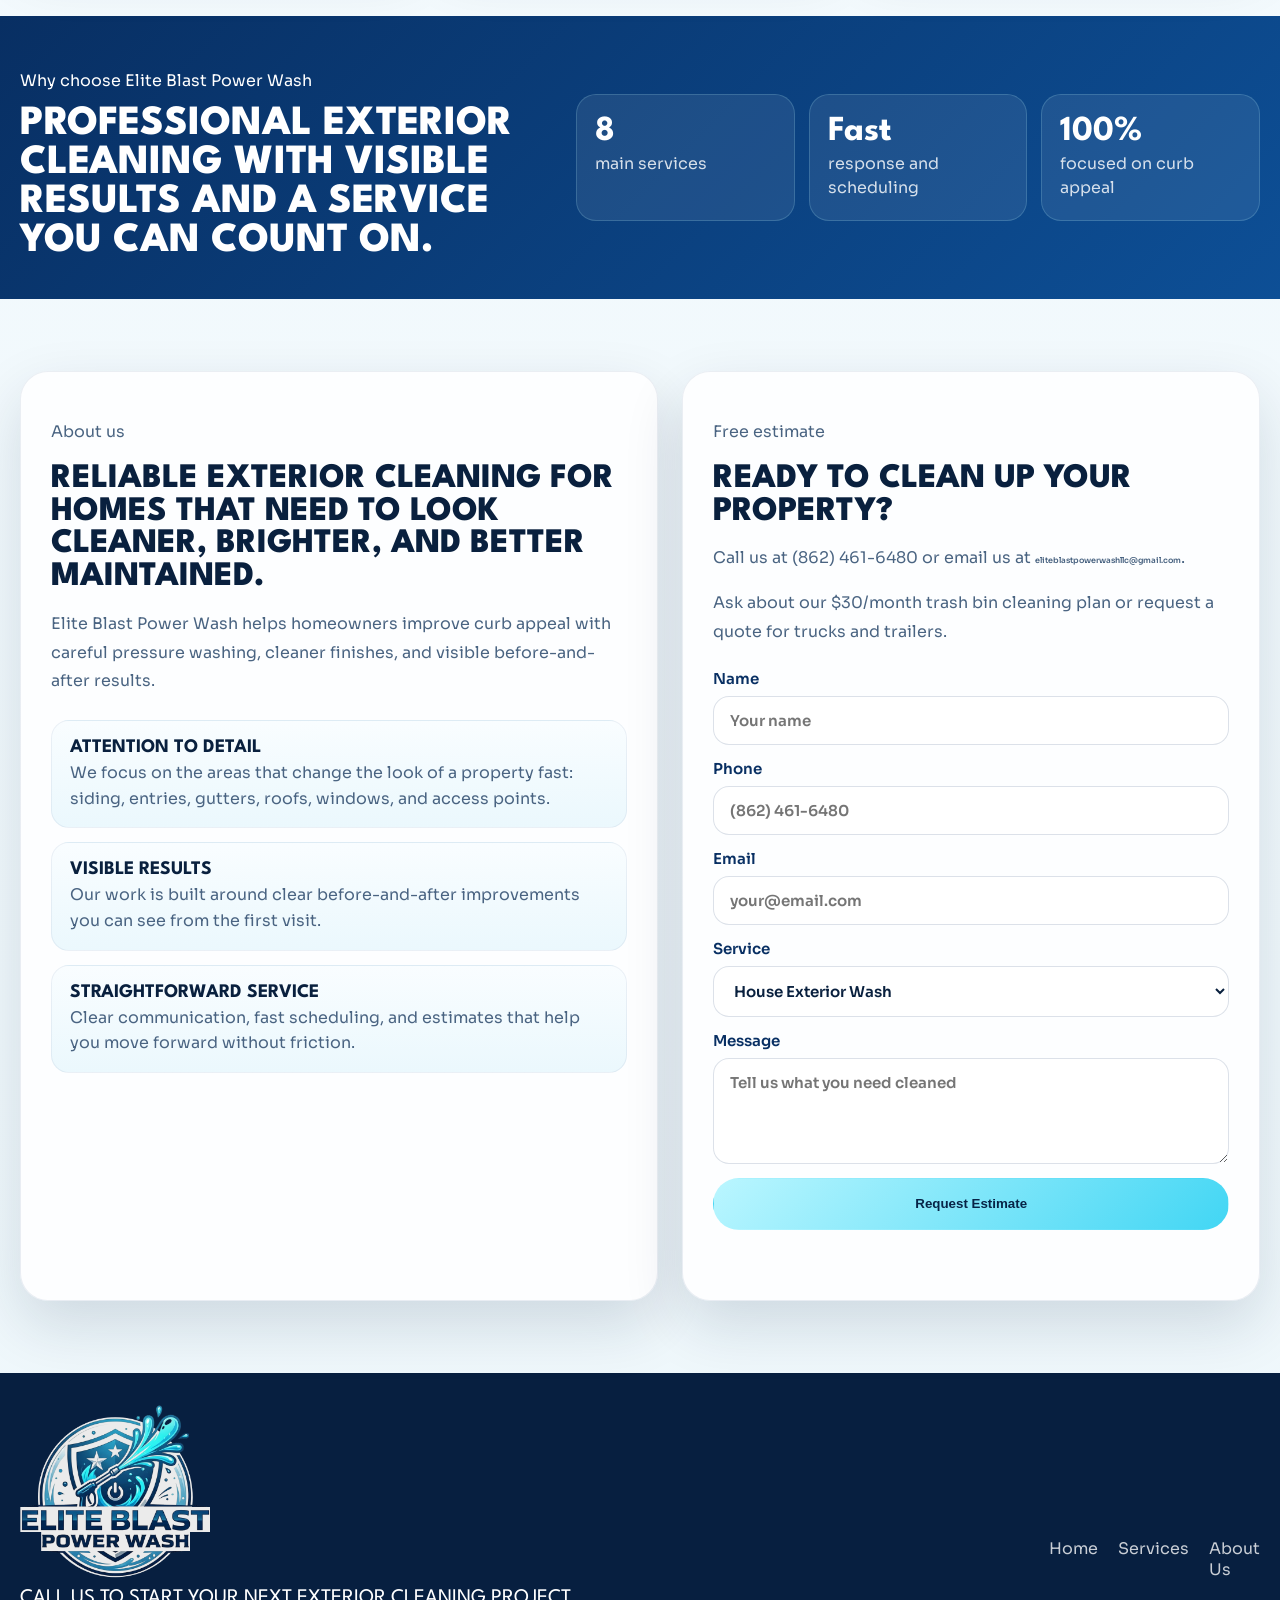
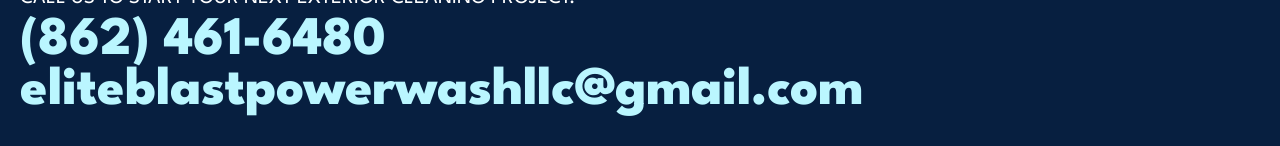
==== commit 464414fb: "Add interior cleaning featured service" ====
--- a/index.html
+++ b/index.html
@@ -14,7 +14,7 @@
       href="https://fonts.googleapis.com/css2?family=League+Spartan:wght@400;500;700;800&family=Sora:wght@400;500;600;700&display=swap"
       rel="stylesheet"
     />
-    <link rel="stylesheet" href="styles.css?v=20260312-6" />
+    <link rel="stylesheet" href="styles.css?v=20260312-7" />
     <script>
       window.dataLayer = window.dataLayer || [];
     </script>
@@ -85,6 +85,11 @@
                 <h3 data-i18n="cards.truck.title">Truck and Trailer Wash Quotes</h3>
                 <p data-i18n="cards.truck.copy">Request a custom quote for trucks, trailers, and truck-and-trailer wash service.</p>
               </article>
+
+              <article class="service-card service-card-featured" data-reveal>
+                <h3 data-i18n="cards.interior.title">Interior House Cleaning Quotes</h3>
+                <p data-i18n="cards.interior.copy">Request a quote for interior house cleaning services tailored to your home.</p>
+              </article>
             </div>
 
             <div class="service-grid" id="resultados">
@@ -349,6 +354,7 @@
                     <option data-i18n="cards.window.title">Window Cleaning</option>
                     <option data-i18n="cards.bin.title">Trash Bin Cleaning and Sanitizing</option>
                     <option data-i18n="cards.truck.title">Truck and Trailer Wash Quotes</option>
+                    <option data-i18n="cards.interior.title">Interior House Cleaning Quotes</option>
                   </select>
                 </label>
                 <label>
@@ -384,6 +390,6 @@
       </footer>
     </div>
 
-    <script src="script.js?v=20260312-3"></script>
+    <script src="script.js?v=20260312-7"></script>
   </body>
 </html>
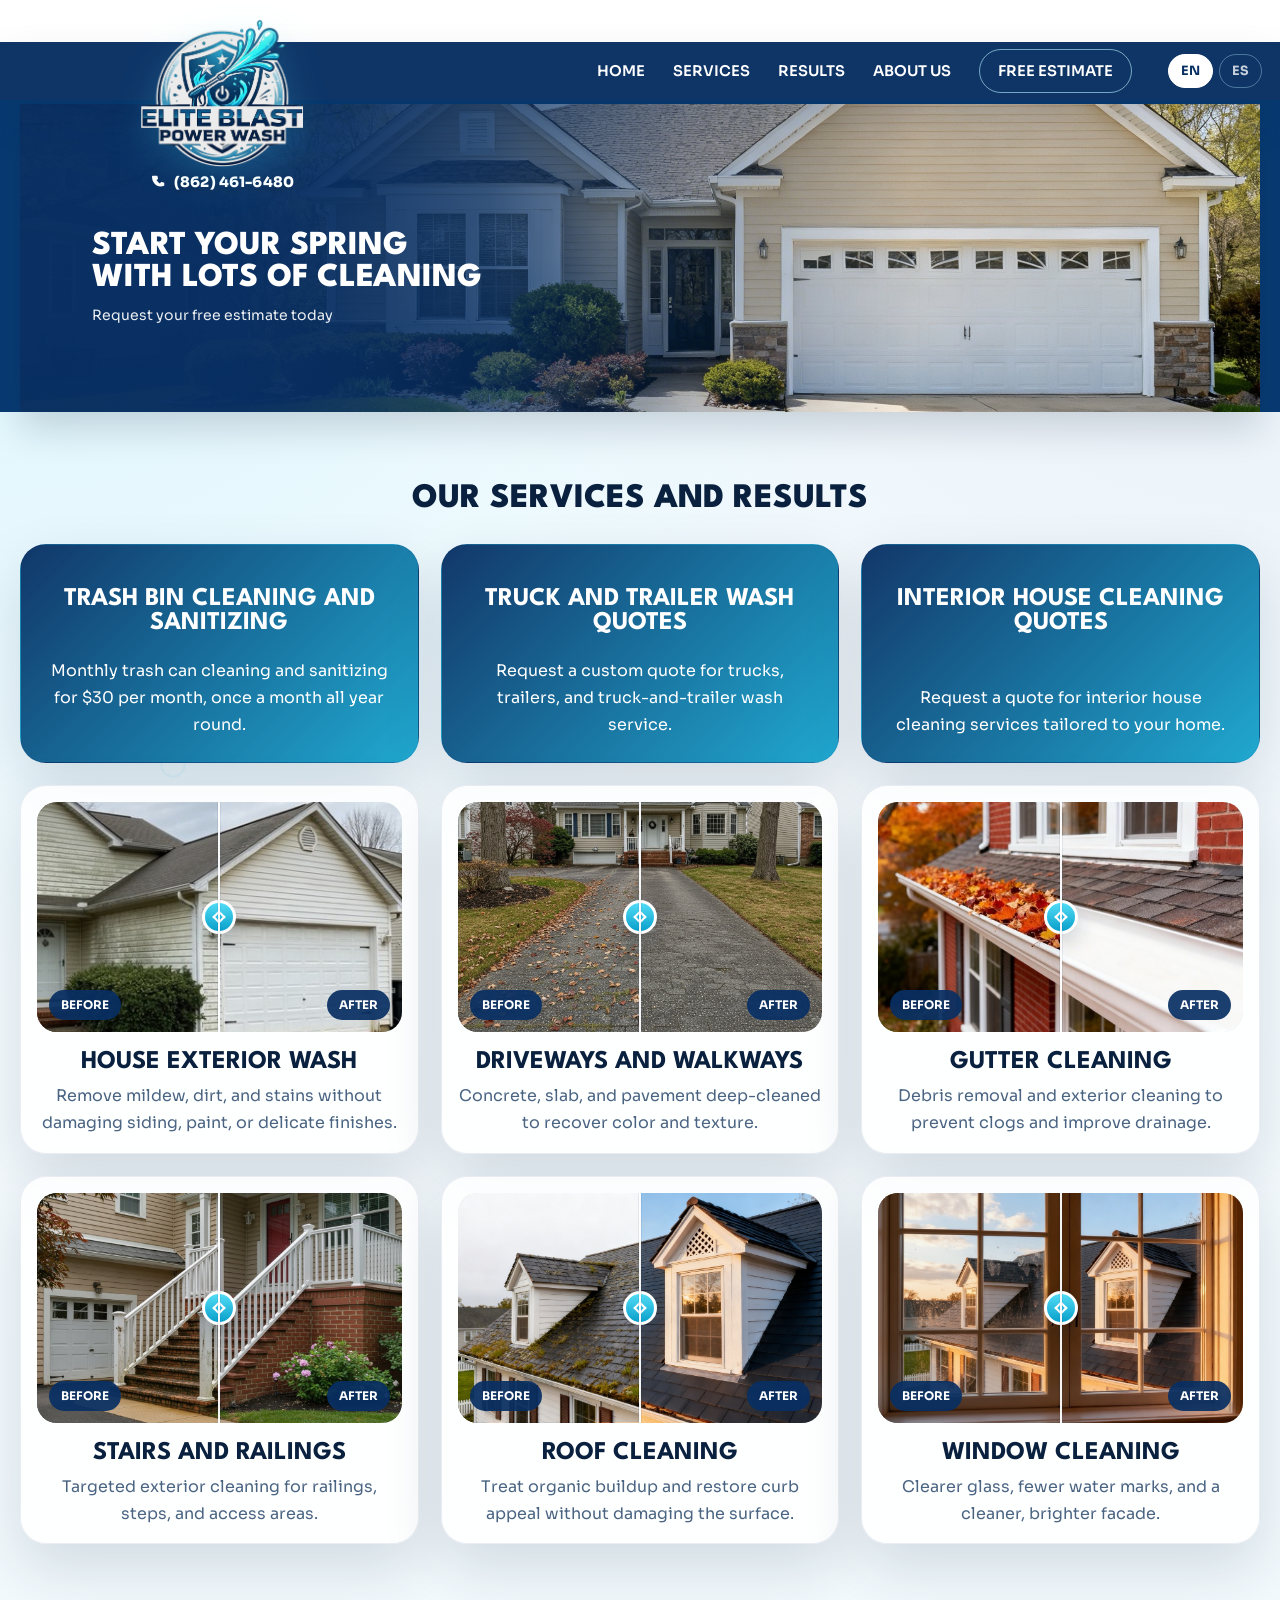
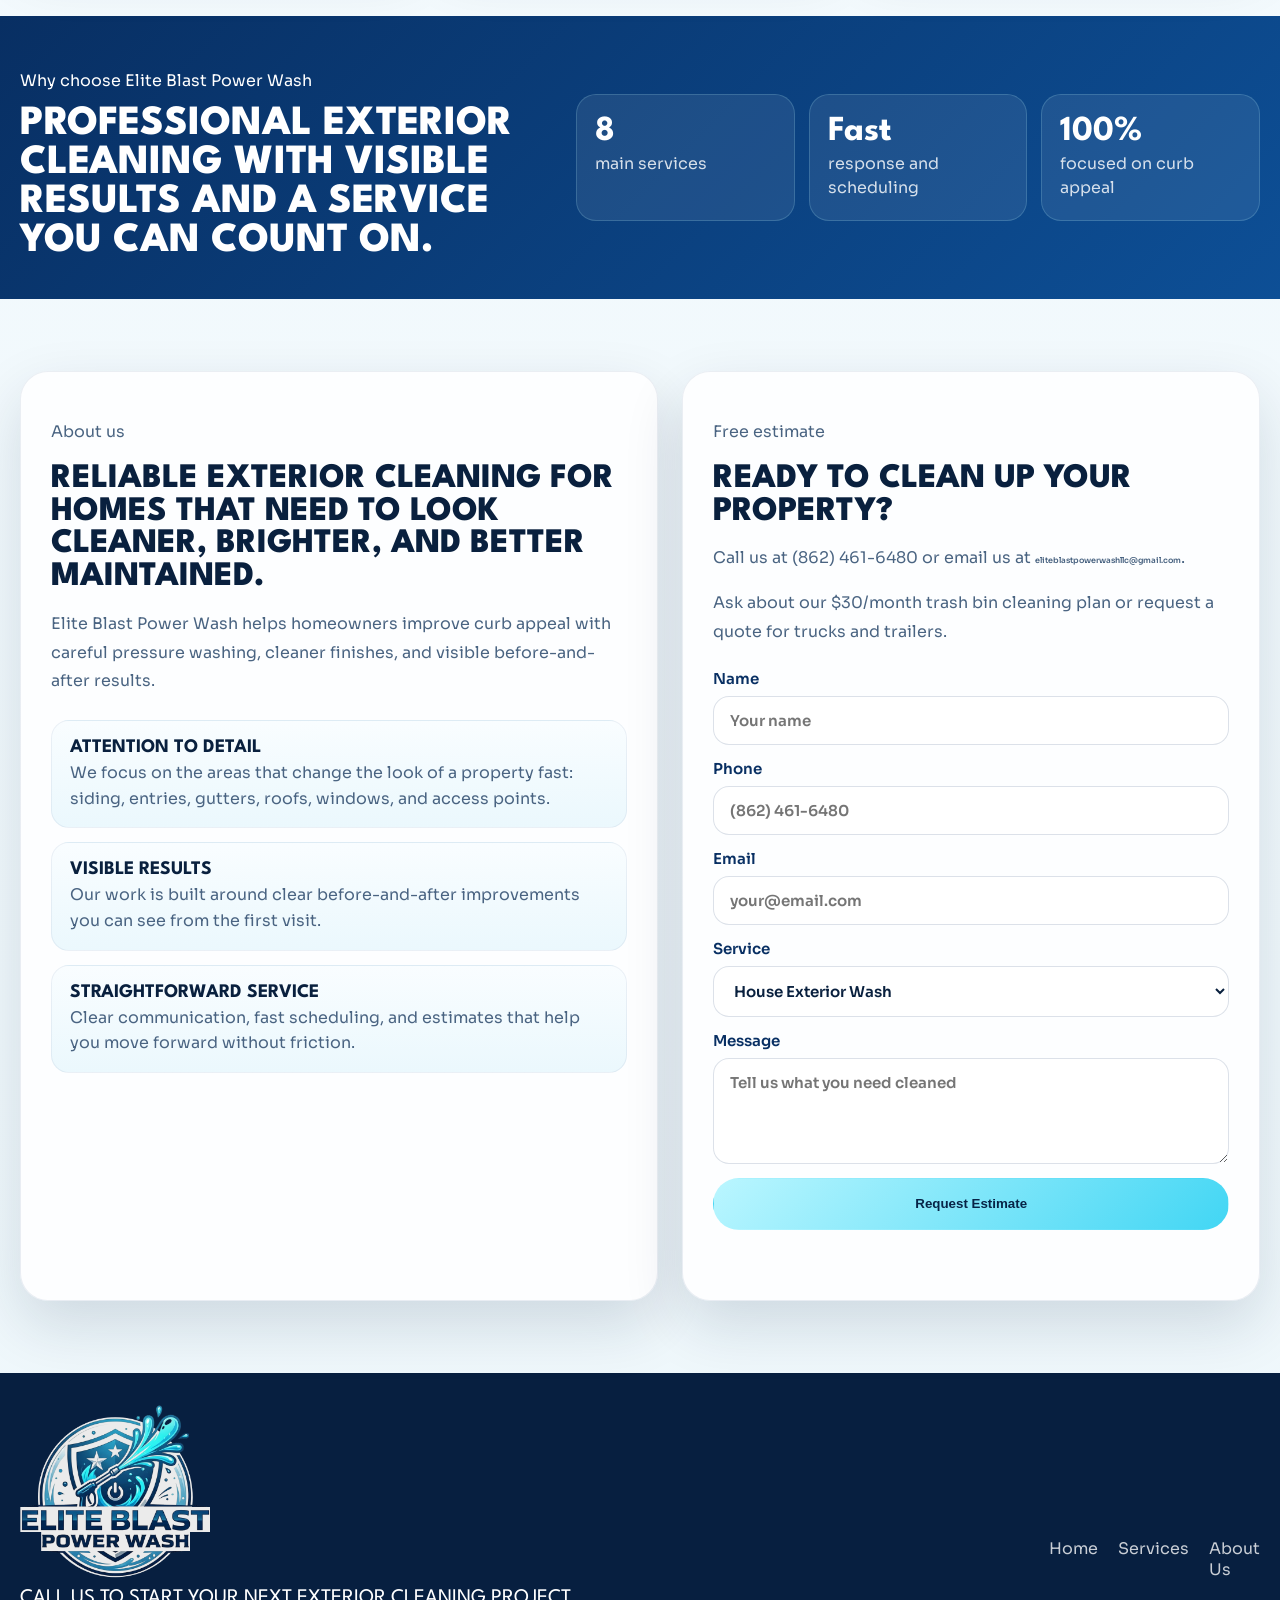
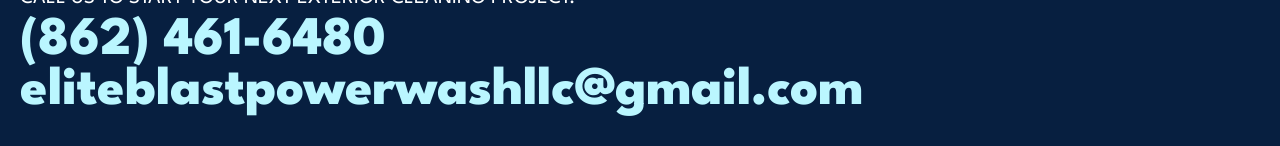
==== commit daa65589: "Restore mobile layout for featured services" ====
--- a/index.html
+++ b/index.html
@@ -14,7 +14,7 @@
       href="https://fonts.googleapis.com/css2?family=League+Spartan:wght@400;500;700;800&family=Sora:wght@400;500;600;700&display=swap"
       rel="stylesheet"
     />
-    <link rel="stylesheet" href="styles.css?v=20260312-7" />
+    <link rel="stylesheet" href="styles.css?v=20260312-8" />
     <script>
       window.dataLayer = window.dataLayer || [];
     </script>
--- a/styles.css
+++ b/styles.css
@@ -356,15 +356,14 @@
 }
 
 .service-featured-grid {
-  display: flex;
-  flex-wrap: nowrap;
+  display: grid;
+  grid-template-columns: repeat(3, minmax(0, 1fr));
   gap: 22px;
   margin-bottom: 22px;
   align-items: stretch;
 }
 
 .service-featured-grid > .service-card-featured {
-  flex: 1 1 0;
   min-width: 0;
 }
 
@@ -778,8 +777,7 @@
   }
 
   .service-featured-grid {
-    display: flex !important;
-    flex-wrap: nowrap !important;
+    grid-template-columns: repeat(2, minmax(0, 1fr));
   }
 
   .trust-metrics {
@@ -797,24 +795,25 @@
   }
 
   .nav-wrap {
-    min-height: 64px;
-    padding-left: 0;
+    min-height: 72px;
+    padding-left: 16px;
     padding-right: 16px;
+    justify-content: space-between;
   }
 
   .brand {
-    left: 72px;
-    top: -10px;
-    width: 132px;
+    position: static;
+    width: 92px;
+    margin: 0 auto;
   }
 
   .brand-logo {
-    width: 120px;
-    max-width: 120px;
+    width: 92px;
+    max-width: 92px;
   }
 
   .brand-phone {
-    font-size: 0.7rem;
+    display: none;
   }
 
   .menu-toggle {
@@ -854,8 +853,7 @@
   }
 
   .service-featured-grid {
-    display: flex !important;
-    flex-wrap: nowrap !important;
+    grid-template-columns: 1fr;
   }
 
   .hero {
@@ -893,8 +891,8 @@
 
 @media (max-width: 560px) {
   .nav-wrap {
-    min-height: 56px;
-    padding-left: 0;
+    min-height: 64px;
+    padding-left: 16px;
   }
 
   .header-top-strip {
@@ -902,18 +900,8 @@
   }
 
   .brand-logo {
-    width: 96px;
-    max-width: 96px;
-  }
-
-  .brand {
-    left: 34px;
-    top: -2px;
-    width: 106px;
-  }
-
-  .brand-phone {
-    font-size: 0.58rem;
+    width: 84px;
+    max-width: 84px;
   }
 
   .hero {
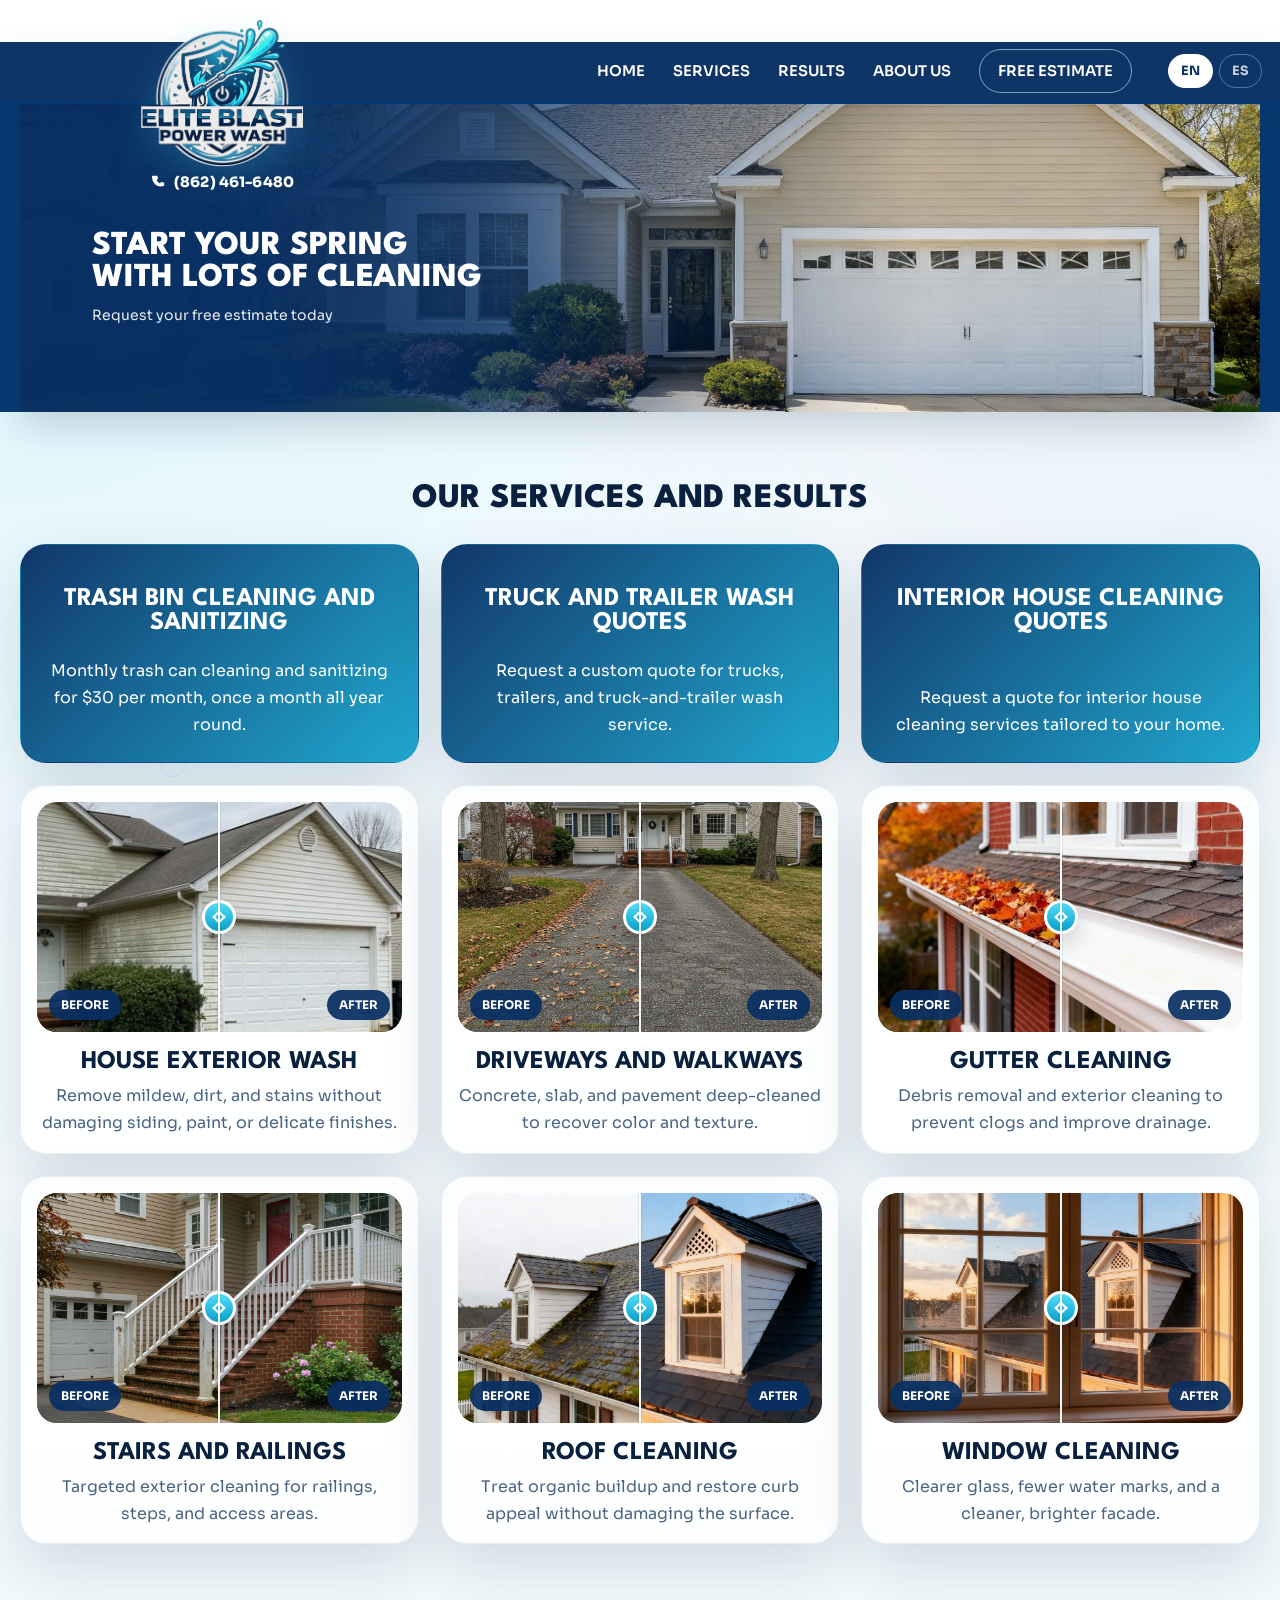
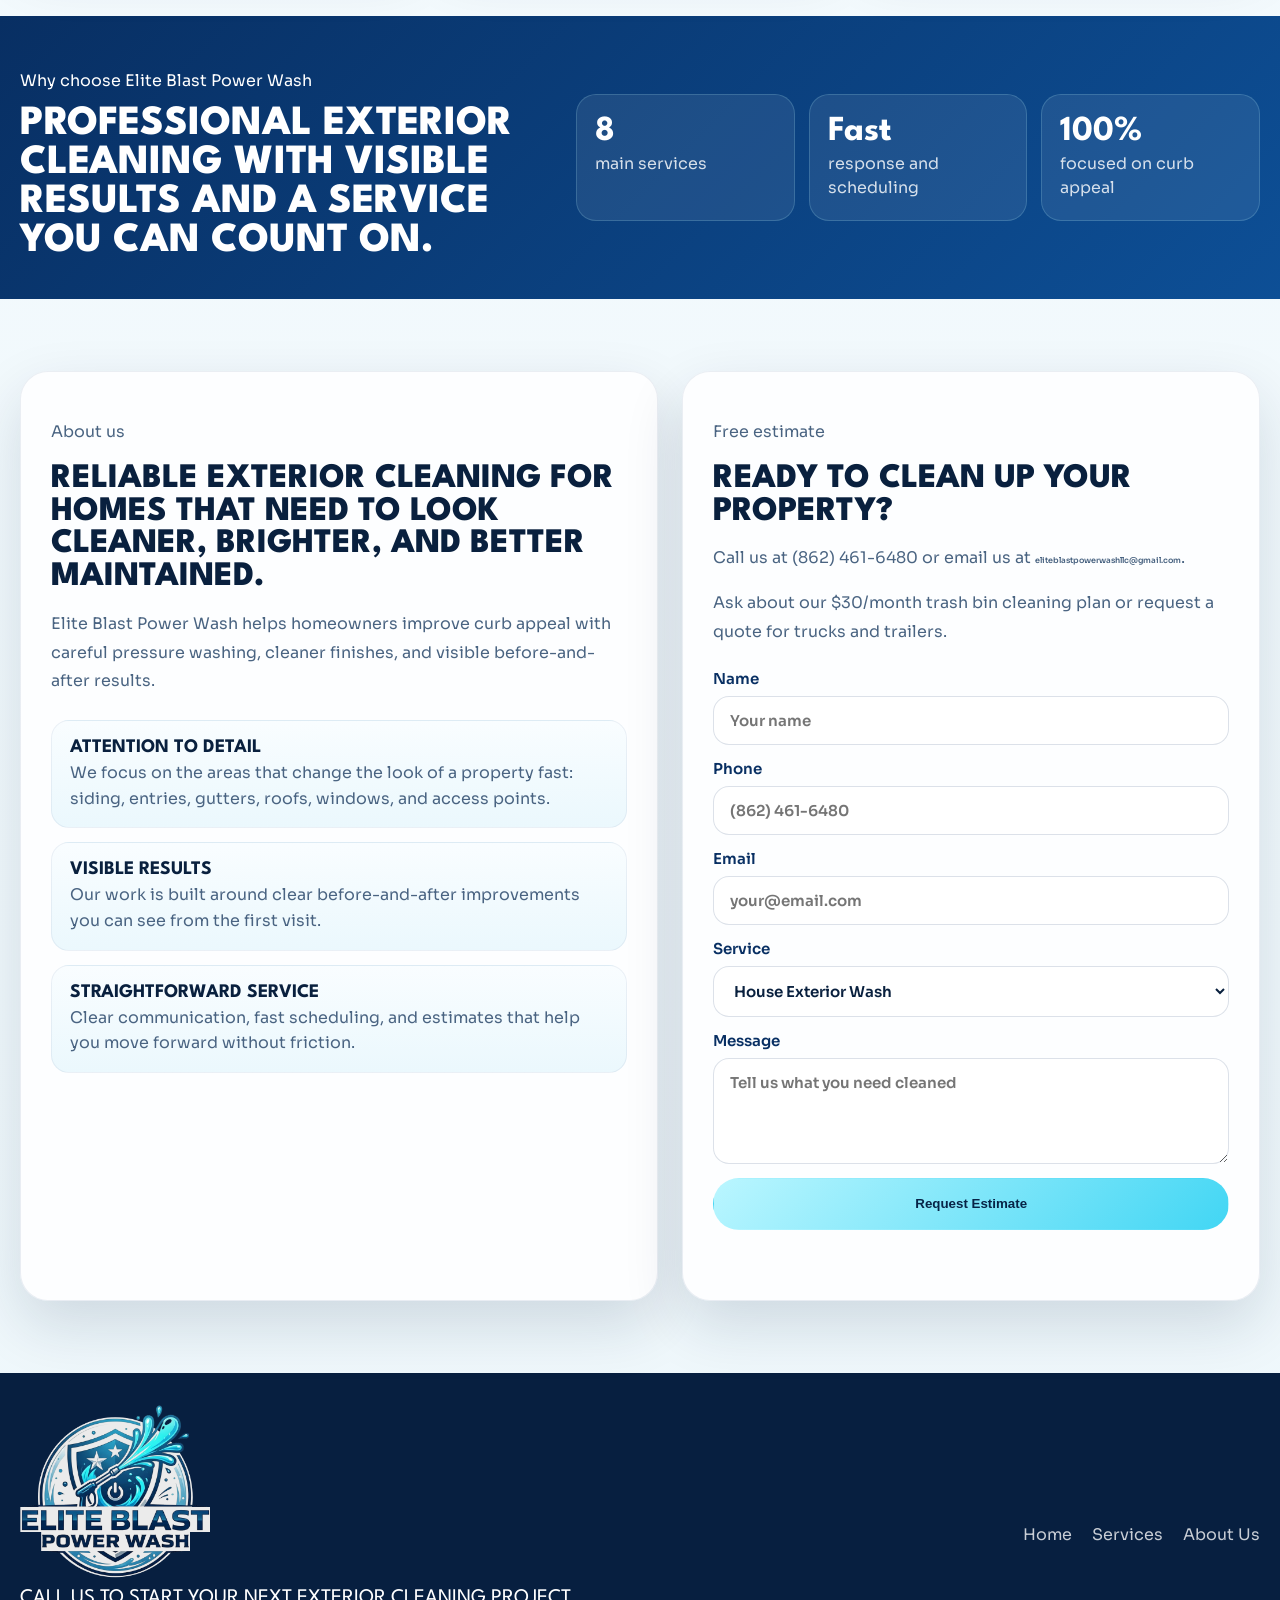
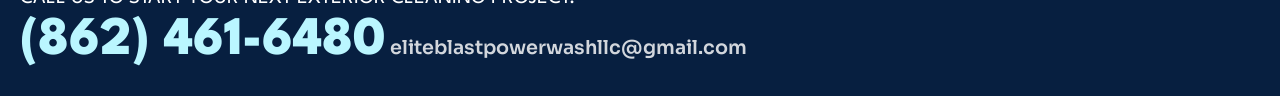
==== commit 0b2d3d71: "Reduce footer email size" ====
--- a/index.html
+++ b/index.html
@@ -14,7 +14,7 @@
       href="https://fonts.googleapis.com/css2?family=League+Spartan:wght@400;500;700;800&family=Sora:wght@400;500;600;700&display=swap"
       rel="stylesheet"
     />
-    <link rel="stylesheet" href="styles.css?v=20260312-8" />
+    <link rel="stylesheet" href="styles.css?v=20260315-1" />
     <script>
       window.dataLayer = window.dataLayer || [];
     </script>
@@ -379,7 +379,7 @@
             <img src="assets/logo-elite-blast.png" alt="Elite Blast Power Wash" class="footer-logo" />
             <p class="footer-cta" data-i18n="footer.cta">Call us to start your next exterior cleaning project.</p>
             <a class="footer-phone" href="tel:+18624616480" data-phone-link data-phone-href-en="tel:+18624616480" data-phone-href-es="tel:+12015897668"><span data-phone-display data-phone-en="(862) 461-6480" data-phone-es="(201) 589-7668">(862) 461-6480</span></a>
-            <a class="footer-phone" href="mailto:eliteblastpowerwashllc@gmail.com">eliteblastpowerwashllc@gmail.com</a>
+            <a class="footer-email" href="mailto:eliteblastpowerwashllc@gmail.com">eliteblastpowerwashllc@gmail.com</a>
           </div>
           <div class="footer-links">
             <a href="#inicio" data-i18n="nav.home">Home</a>
--- a/styles.css
+++ b/styles.css
@@ -749,6 +749,18 @@
   color: var(--accent-soft);
 }
 
+.footer-email {
+  display: inline-block;
+  margin-top: 6px;
+  font-size: clamp(0.95rem, 1.8vw, 1.2rem);
+  line-height: 1.2;
+  font-family: "Sora", sans-serif;
+  font-weight: 600;
+  color: rgba(255, 255, 255, 0.82);
+  overflow-wrap: anywhere;
+  word-break: break-word;
+}
+
 .footer-links {
   display: flex;
   gap: 20px;
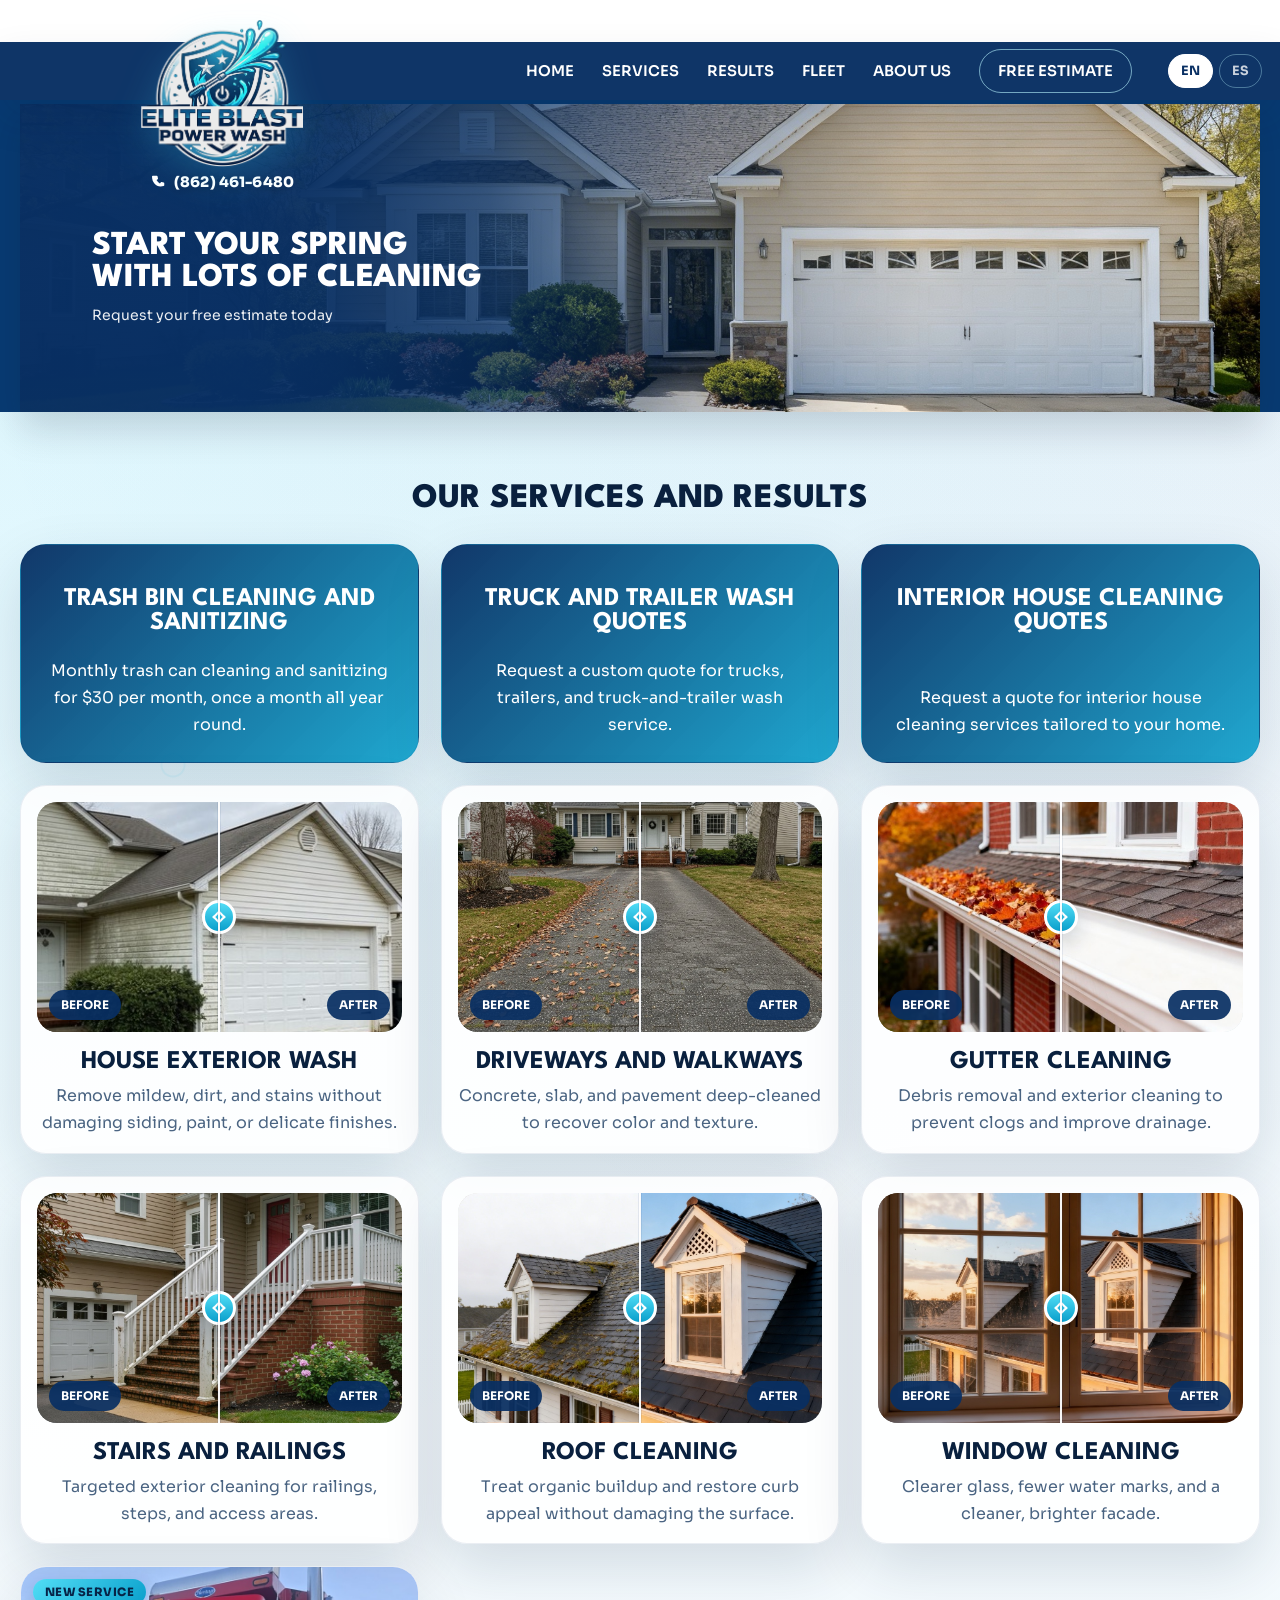
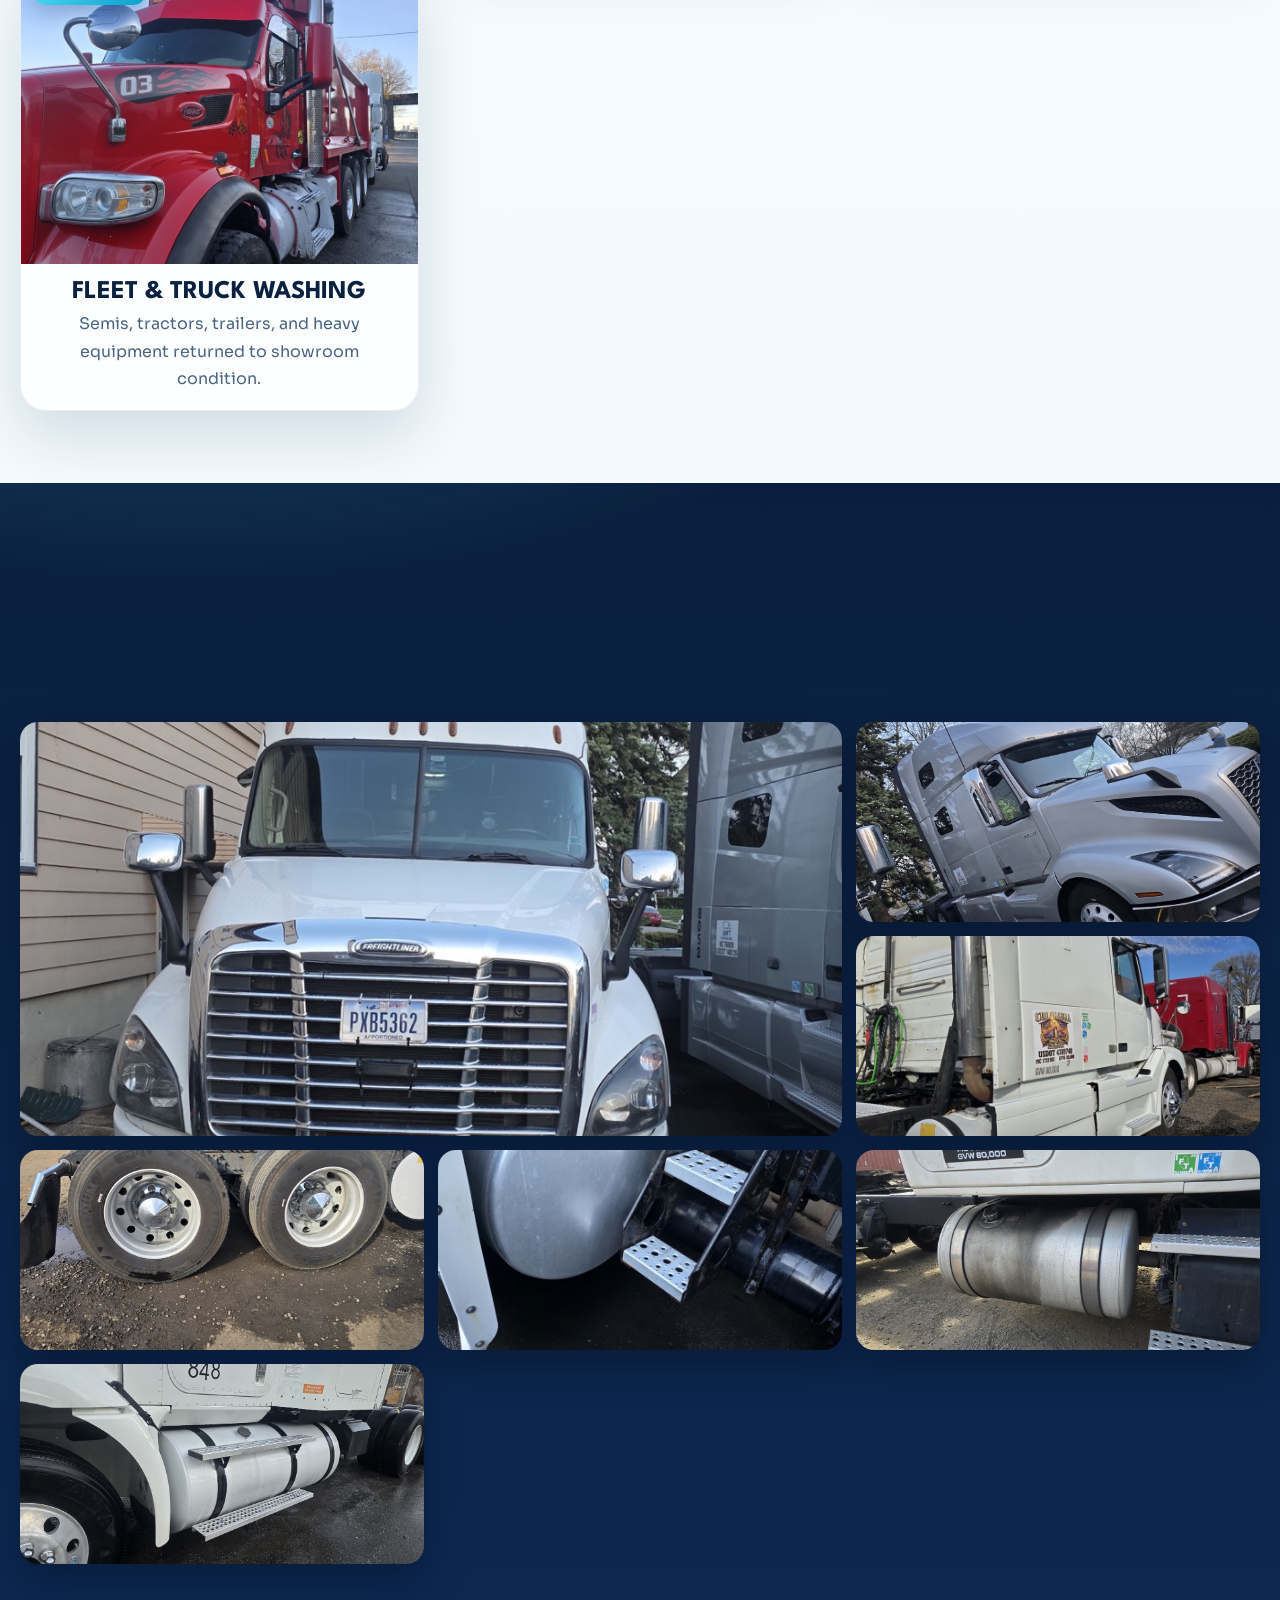
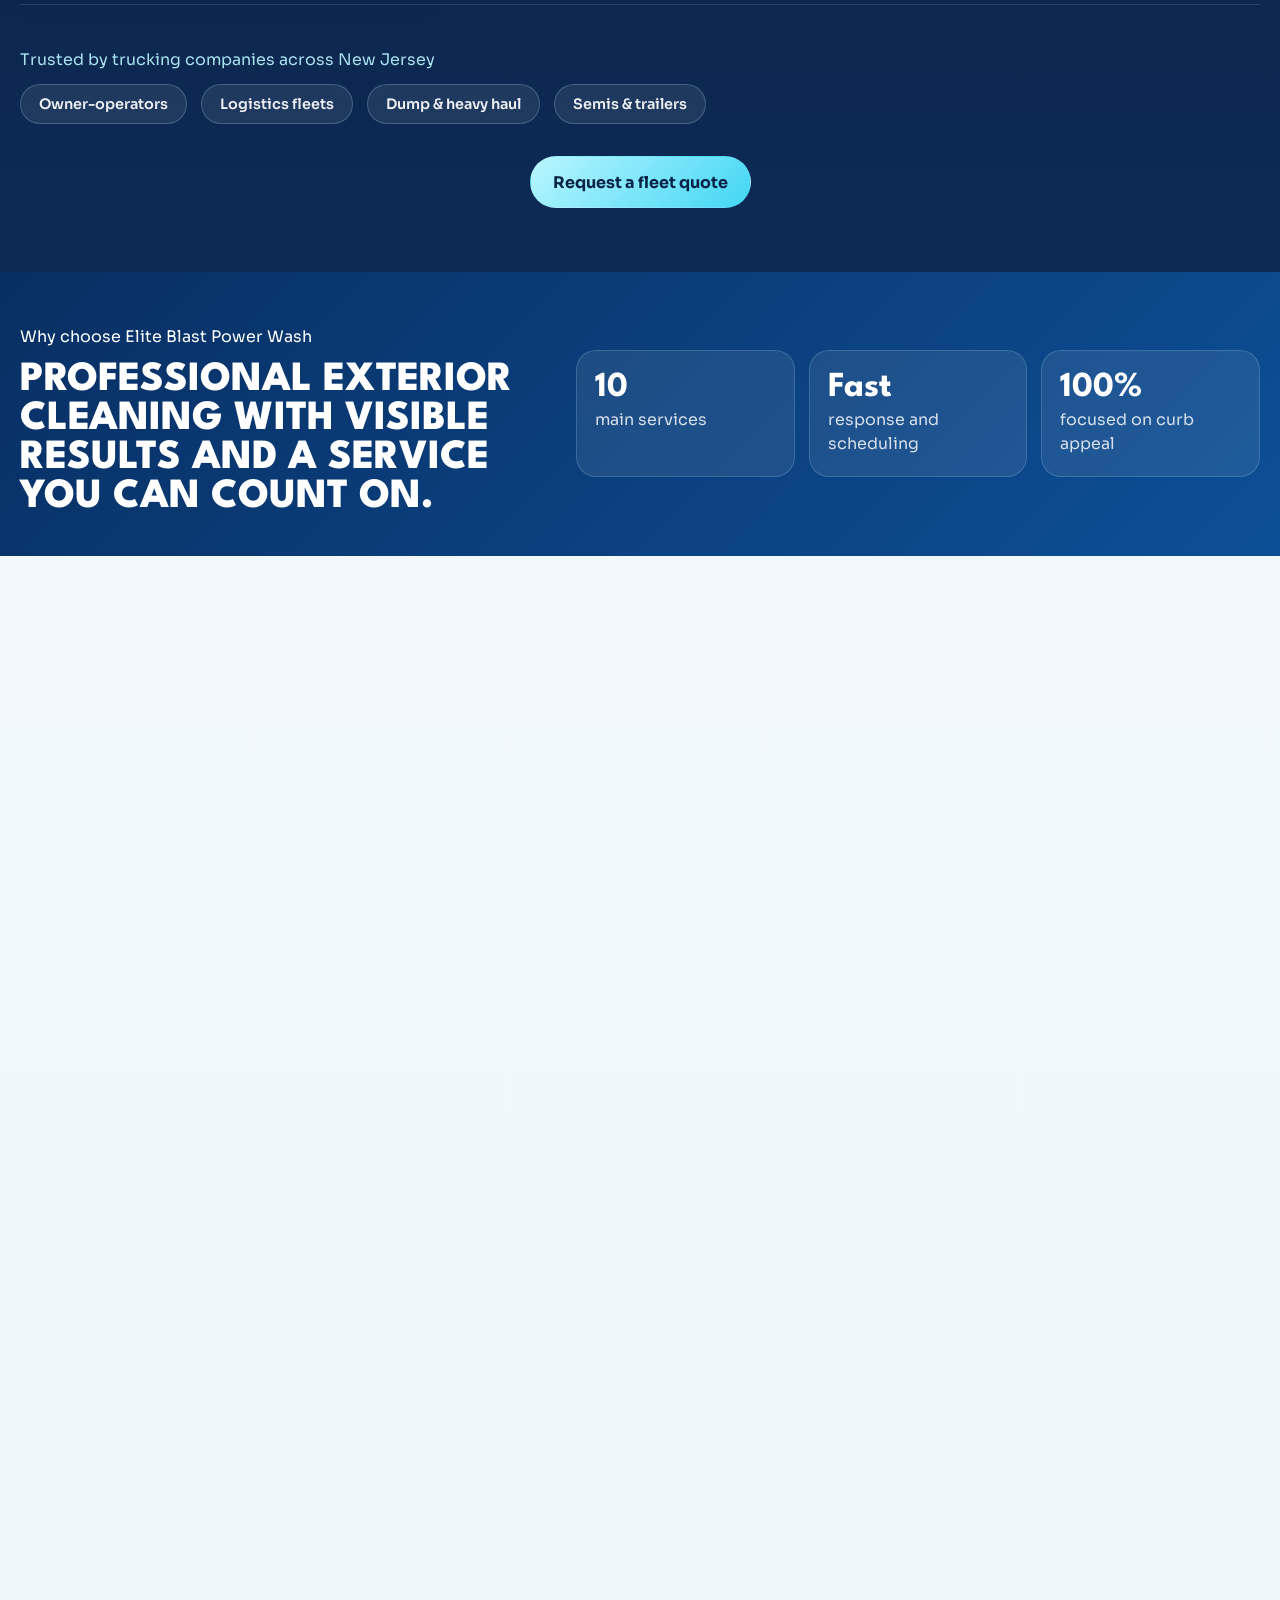
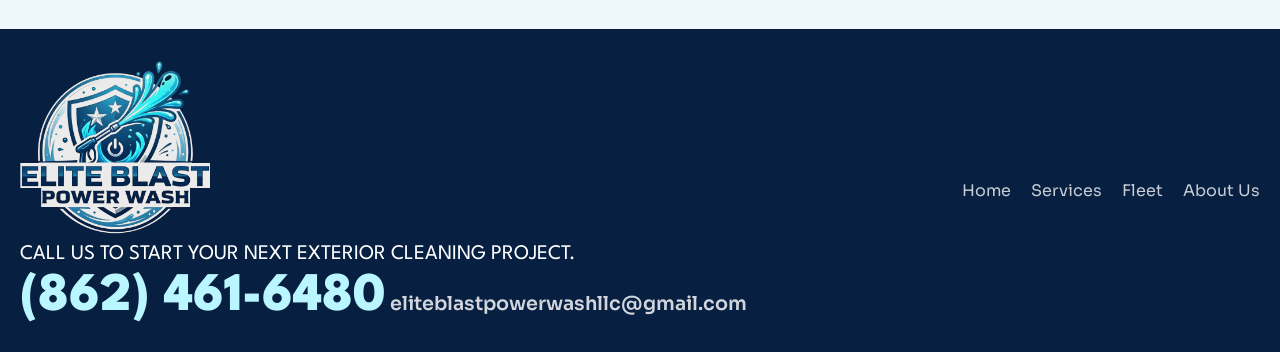
==== commit ea12618b: "Add Fleet & Truck Washing service with bilingual gallery Co-Authored-By: Claude Opus 4.7 (1M context" ====
--- a/index.html
+++ b/index.html
@@ -14,7 +14,7 @@
       href="https://fonts.googleapis.com/css2?family=League+Spartan:wght@400;500;700;800&family=Sora:wght@400;500;600;700&display=swap"
       rel="stylesheet"
     />
-    <link rel="stylesheet" href="styles.css?v=20260315-1" />
+    <link rel="stylesheet" href="styles.css?v=20260417-1" />
     <script>
       window.dataLayer = window.dataLayer || [];
     </script>
@@ -48,6 +48,7 @@
             <a href="#inicio" data-i18n="nav.home">Home</a>
             <a href="#servicios" data-i18n="nav.services">Services</a>
             <a href="#resultados" data-i18n="nav.results">Results</a>
+            <a href="#fleet" data-i18n="nav.fleet">Fleet</a>
             <a href="#nosotros" data-i18n="nav.about">About Us</a>
             <a href="#contacto" class="nav-cta" data-i18n="nav.cta">Free Estimate</a>
           </nav>
@@ -273,6 +274,65 @@
                 <p data-i18n="cards.window.copy">Clearer glass, fewer water marks, and a cleaner, brighter facade.</p>
               </article>
 
+              <a href="#fleet" class="service-card service-card-fleet" data-reveal>
+                <div class="fleet-preview">
+                  <img
+                    src="assets/truck-hero.jpeg?v=20260417-1"
+                    alt="Peterbilt tractor after professional wash"
+                    class="fleet-preview-image"
+                    loading="lazy"
+                  />
+                  <span class="fleet-preview-badge" data-i18n="fleet.badge">New service</span>
+                </div>
+                <h3 data-i18n="cards.fleet.title">Fleet &amp; Truck Washing</h3>
+                <p data-i18n="cards.fleet.copy">Semis, tractors, trailers, and heavy equipment returned to showroom condition.</p>
+              </a>
+
+            </div>
+          </div>
+        </section>
+
+        <section class="fleet-showcase" id="fleet">
+          <div class="container">
+            <div class="section-heading" data-reveal>
+              <p class="eyebrow" data-i18n="fleet.eyebrow">Fleet &amp; commercial</p>
+              <h2 data-i18n="fleet.title">Built to make your fleet shine</h2>
+              <p class="fleet-lead" data-i18n="fleet.lead">From single tractors to full fleets, we wash the detail your drivers notice: cabs, grilles, mirrors, tanks, wheels, steps, and trailers.</p>
+            </div>
+            <div class="fleet-gallery" data-reveal>
+              <figure class="fleet-item fleet-item-wide">
+                <img src="assets/truck-front.jpeg?v=20260417-1" alt="Freightliner tractor front after detail wash" loading="lazy" />
+              </figure>
+              <figure class="fleet-item">
+                <img src="assets/truck-volvo.jpeg?v=20260417-1" alt="Volvo tractor polished silver" loading="lazy" />
+              </figure>
+              <figure class="fleet-item">
+                <img src="assets/truck-rear.jpeg?v=20260417-1" alt="Freightliner sleeper washed clean" loading="lazy" />
+              </figure>
+              <figure class="fleet-item">
+                <img src="assets/truck-wheels.jpeg?v=20260417-1" alt="Drive axle tires and wheels cleaned" loading="lazy" />
+              </figure>
+              <figure class="fleet-item">
+                <img src="assets/truck-tank.jpeg?v=20260417-1" alt="Polished aluminum air tank" loading="lazy" />
+              </figure>
+              <figure class="fleet-item">
+                <img src="assets/truck-fuel.jpeg?v=20260417-1" alt="Bright aluminum fuel tank" loading="lazy" />
+              </figure>
+              <figure class="fleet-item">
+                <img src="assets/truck-steps.jpeg?v=20260417-1" alt="Clean tractor fuel tank and steps" loading="lazy" />
+              </figure>
+            </div>
+            <div class="trusted-by" data-reveal>
+              <p class="eyebrow" data-i18n="fleet.trusted">Trusted by trucking companies across New Jersey</p>
+              <ul class="trusted-list">
+                <li data-i18n="fleet.cat.owner">Owner-operators</li>
+                <li data-i18n="fleet.cat.logistics">Logistics fleets</li>
+                <li data-i18n="fleet.cat.dump">Dump &amp; heavy haul</li>
+                <li data-i18n="fleet.cat.semis">Semis &amp; trailers</li>
+              </ul>
+            </div>
+            <div class="fleet-cta" data-reveal>
+              <a href="#contacto" class="button button-primary" data-i18n="fleet.cta">Request a fleet quote</a>
             </div>
           </div>
         </section>
@@ -285,7 +345,7 @@
             </div>
             <div class="trust-metrics">
               <div>
-                <strong>8</strong>
+                <strong>10</strong>
                 <span data-i18n="trust.metric1">main services</span>
               </div>
               <div>
@@ -352,6 +412,7 @@
                     <option data-i18n="cards.stairs.title">Stairs and Railings</option>
                     <option data-i18n="cards.roof.title">Roof Cleaning</option>
                     <option data-i18n="cards.window.title">Window Cleaning</option>
+                    <option data-i18n="cards.fleet.title">Fleet &amp; Truck Washing</option>
                     <option data-i18n="cards.bin.title">Trash Bin Cleaning and Sanitizing</option>
                     <option data-i18n="cards.truck.title">Truck and Trailer Wash Quotes</option>
                     <option data-i18n="cards.interior.title">Interior House Cleaning Quotes</option>
@@ -384,12 +445,13 @@
           <div class="footer-links">
             <a href="#inicio" data-i18n="nav.home">Home</a>
             <a href="#servicios" data-i18n="nav.services">Services</a>
+            <a href="#fleet" data-i18n="nav.fleet">Fleet</a>
             <a href="#nosotros" data-i18n="nav.about">About Us</a>
           </div>
         </div>
       </footer>
     </div>
 
-    <script src="script.js?v=20260312-7"></script>
+    <script src="script.js?v=20260417-1"></script>
   </body>
 </html>
--- a/styles.css
+++ b/styles.css
@@ -778,6 +778,161 @@
   transform: translateY(0);
 }
 
+.service-card-fleet {
+  display: flex;
+  flex-direction: column;
+  overflow: hidden;
+  padding: 0;
+  text-decoration: none;
+  color: inherit;
+  transition: transform 0.24s ease, box-shadow 0.24s ease;
+}
+
+.service-card-fleet:hover,
+.service-card-fleet:focus-visible {
+  transform: translateY(-4px);
+  box-shadow: 0 32px 70px rgba(9, 32, 62, 0.22);
+}
+
+.service-card-fleet h3 {
+  margin: 16px 16px 6px;
+}
+
+.service-card-fleet p {
+  margin: 0 16px 18px;
+}
+
+.fleet-preview {
+  position: relative;
+  width: 100%;
+  aspect-ratio: 4 / 3;
+  overflow: hidden;
+  border-radius: 20px 20px 0 0;
+  background: #0e1d35;
+}
+
+.fleet-preview-image {
+  width: 100%;
+  height: 100%;
+  object-fit: cover;
+  transition: transform 0.6s ease;
+}
+
+.service-card-fleet:hover .fleet-preview-image {
+  transform: scale(1.04);
+}
+
+.fleet-preview-badge {
+  position: absolute;
+  top: 12px;
+  left: 12px;
+  padding: 6px 12px;
+  border-radius: 999px;
+  background: linear-gradient(135deg, #52ddf6, #099fcb);
+  color: #072447;
+  font-size: 0.72rem;
+  font-weight: 800;
+  text-transform: uppercase;
+  letter-spacing: 0.04em;
+  box-shadow: 0 8px 20px rgba(9, 32, 62, 0.22);
+}
+
+.fleet-showcase {
+  padding: 56px 0 64px;
+  background:
+    radial-gradient(1100px 400px at 15% -10%, rgba(82, 221, 246, 0.18), transparent 60%),
+    linear-gradient(180deg, #0a1f3d 0%, #0d2a55 100%);
+  color: #fff;
+}
+
+.fleet-showcase .section-heading {
+  max-width: 720px;
+  margin-bottom: 28px;
+}
+
+.fleet-showcase .section-heading .eyebrow {
+  color: rgba(186, 246, 255, 0.9);
+}
+
+.fleet-showcase .section-heading h2 {
+  color: #fff;
+  margin-bottom: 12px;
+}
+
+.fleet-lead {
+  color: rgba(255, 255, 255, 0.82);
+  font-size: 1.05rem;
+  line-height: 1.6;
+  max-width: 680px;
+}
+
+.fleet-gallery {
+  display: grid;
+  grid-template-columns: repeat(3, minmax(0, 1fr));
+  grid-auto-rows: 200px;
+  gap: 14px;
+}
+
+.fleet-item {
+  position: relative;
+  margin: 0;
+  overflow: hidden;
+  border-radius: 18px;
+  background: #0e1d35;
+  box-shadow: 0 18px 40px rgba(3, 12, 28, 0.35);
+}
+
+.fleet-item-wide {
+  grid-column: span 2;
+  grid-row: span 2;
+}
+
+.fleet-item img {
+  width: 100%;
+  height: 100%;
+  object-fit: cover;
+  transition: transform 0.6s ease;
+}
+
+.fleet-item:hover img {
+  transform: scale(1.04);
+}
+
+.trusted-by {
+  margin-top: 40px;
+  padding-top: 28px;
+  border-top: 1px solid rgba(255, 255, 255, 0.12);
+}
+
+.trusted-by .eyebrow {
+  color: rgba(186, 246, 255, 0.9);
+  margin-bottom: 14px;
+}
+
+.trusted-list {
+  display: flex;
+  flex-wrap: wrap;
+  gap: 10px 14px;
+  margin: 0;
+  padding: 0;
+  list-style: none;
+}
+
+.trusted-list li {
+  padding: 10px 18px;
+  border-radius: 999px;
+  background: rgba(255, 255, 255, 0.08);
+  border: 1px solid rgba(186, 246, 255, 0.22);
+  color: rgba(255, 255, 255, 0.92);
+  font-weight: 600;
+  font-size: 0.9rem;
+}
+
+.fleet-cta {
+  margin-top: 32px;
+  text-align: center;
+}
+
 @media (max-width: 1024px) {
   .about-contact-grid,
   .trust-grid {
@@ -790,6 +945,16 @@
 
   .service-featured-grid {
     grid-template-columns: repeat(2, minmax(0, 1fr));
+  }
+
+  .fleet-gallery {
+    grid-template-columns: repeat(2, minmax(0, 1fr));
+    grid-auto-rows: 180px;
+  }
+
+  .fleet-item-wide {
+    grid-column: span 2;
+    grid-row: span 1;
   }
 
   .trust-metrics {
@@ -868,6 +1033,16 @@
     grid-template-columns: 1fr;
   }
 
+  .fleet-gallery {
+    grid-template-columns: 1fr;
+    grid-auto-rows: 220px;
+  }
+
+  .fleet-item-wide {
+    grid-column: span 1;
+    grid-row: span 1;
+  }
+
   .hero {
     padding-top: 10px;
   }
